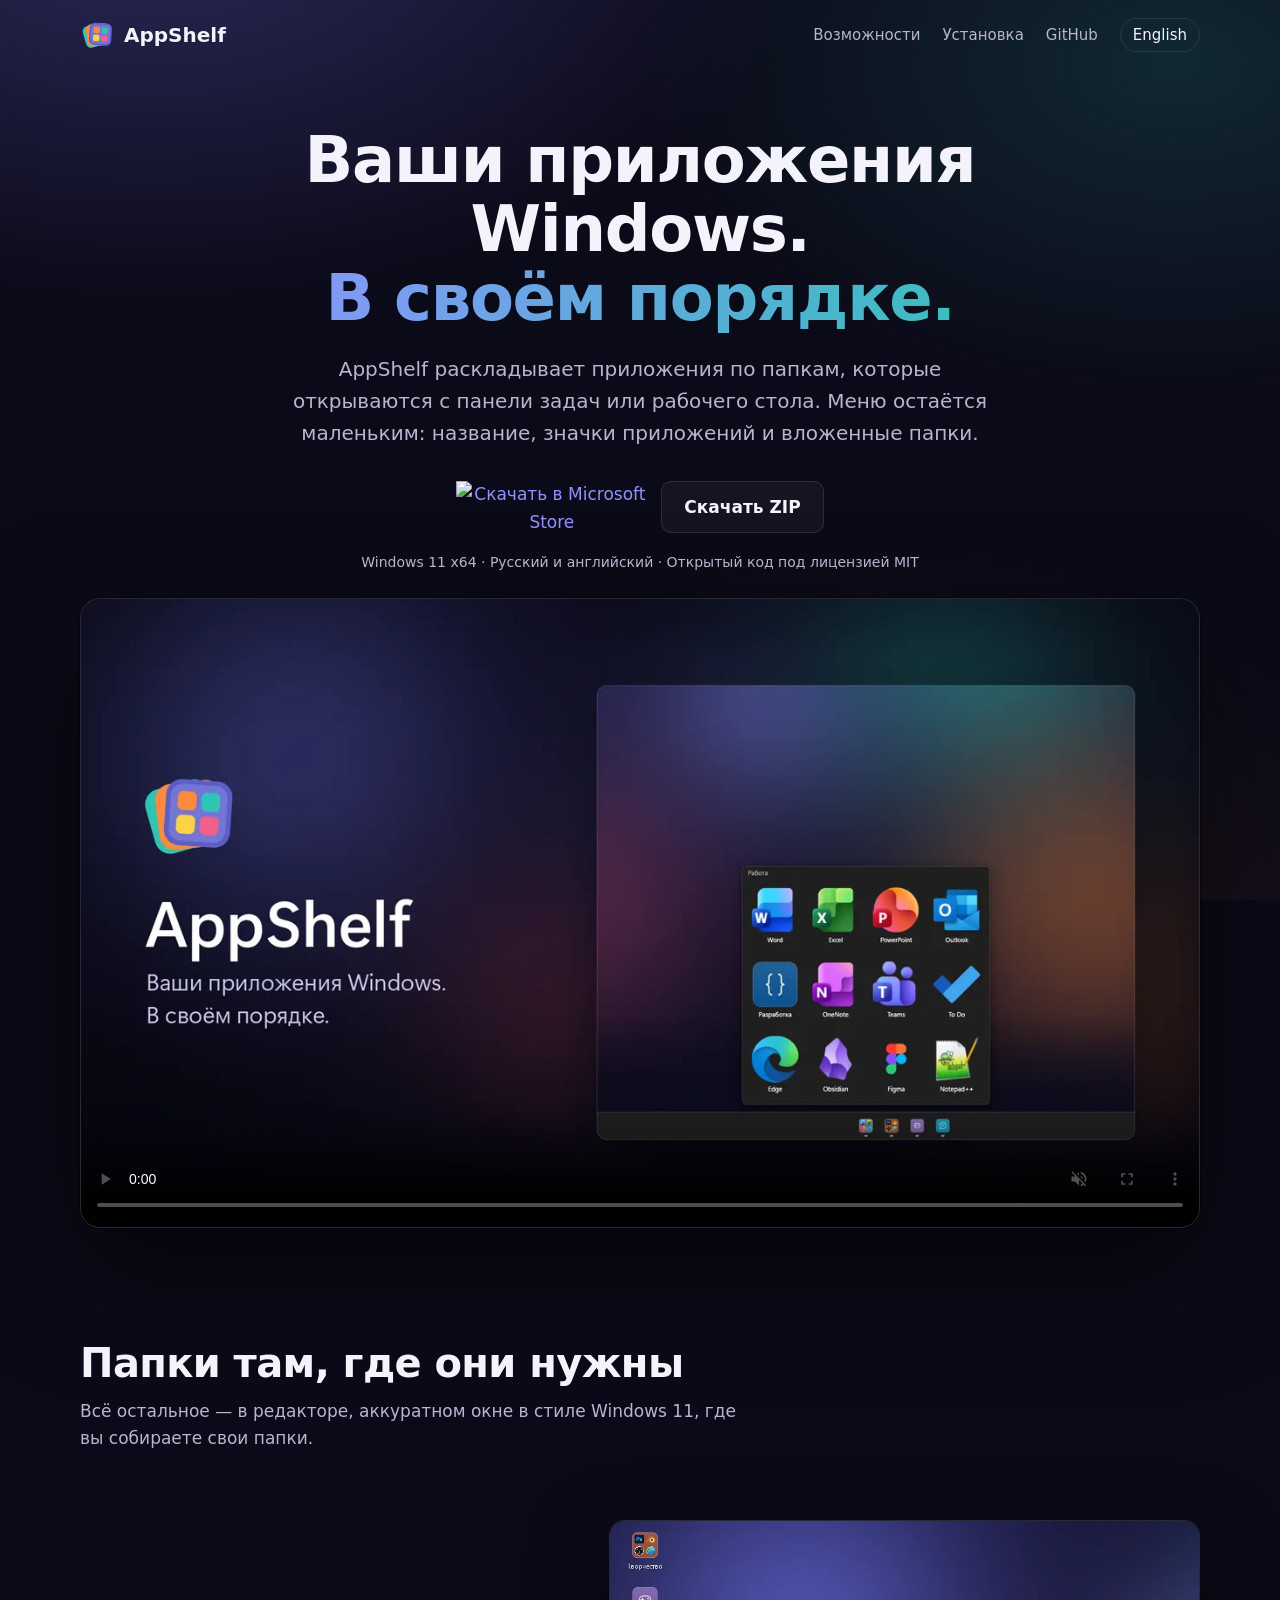
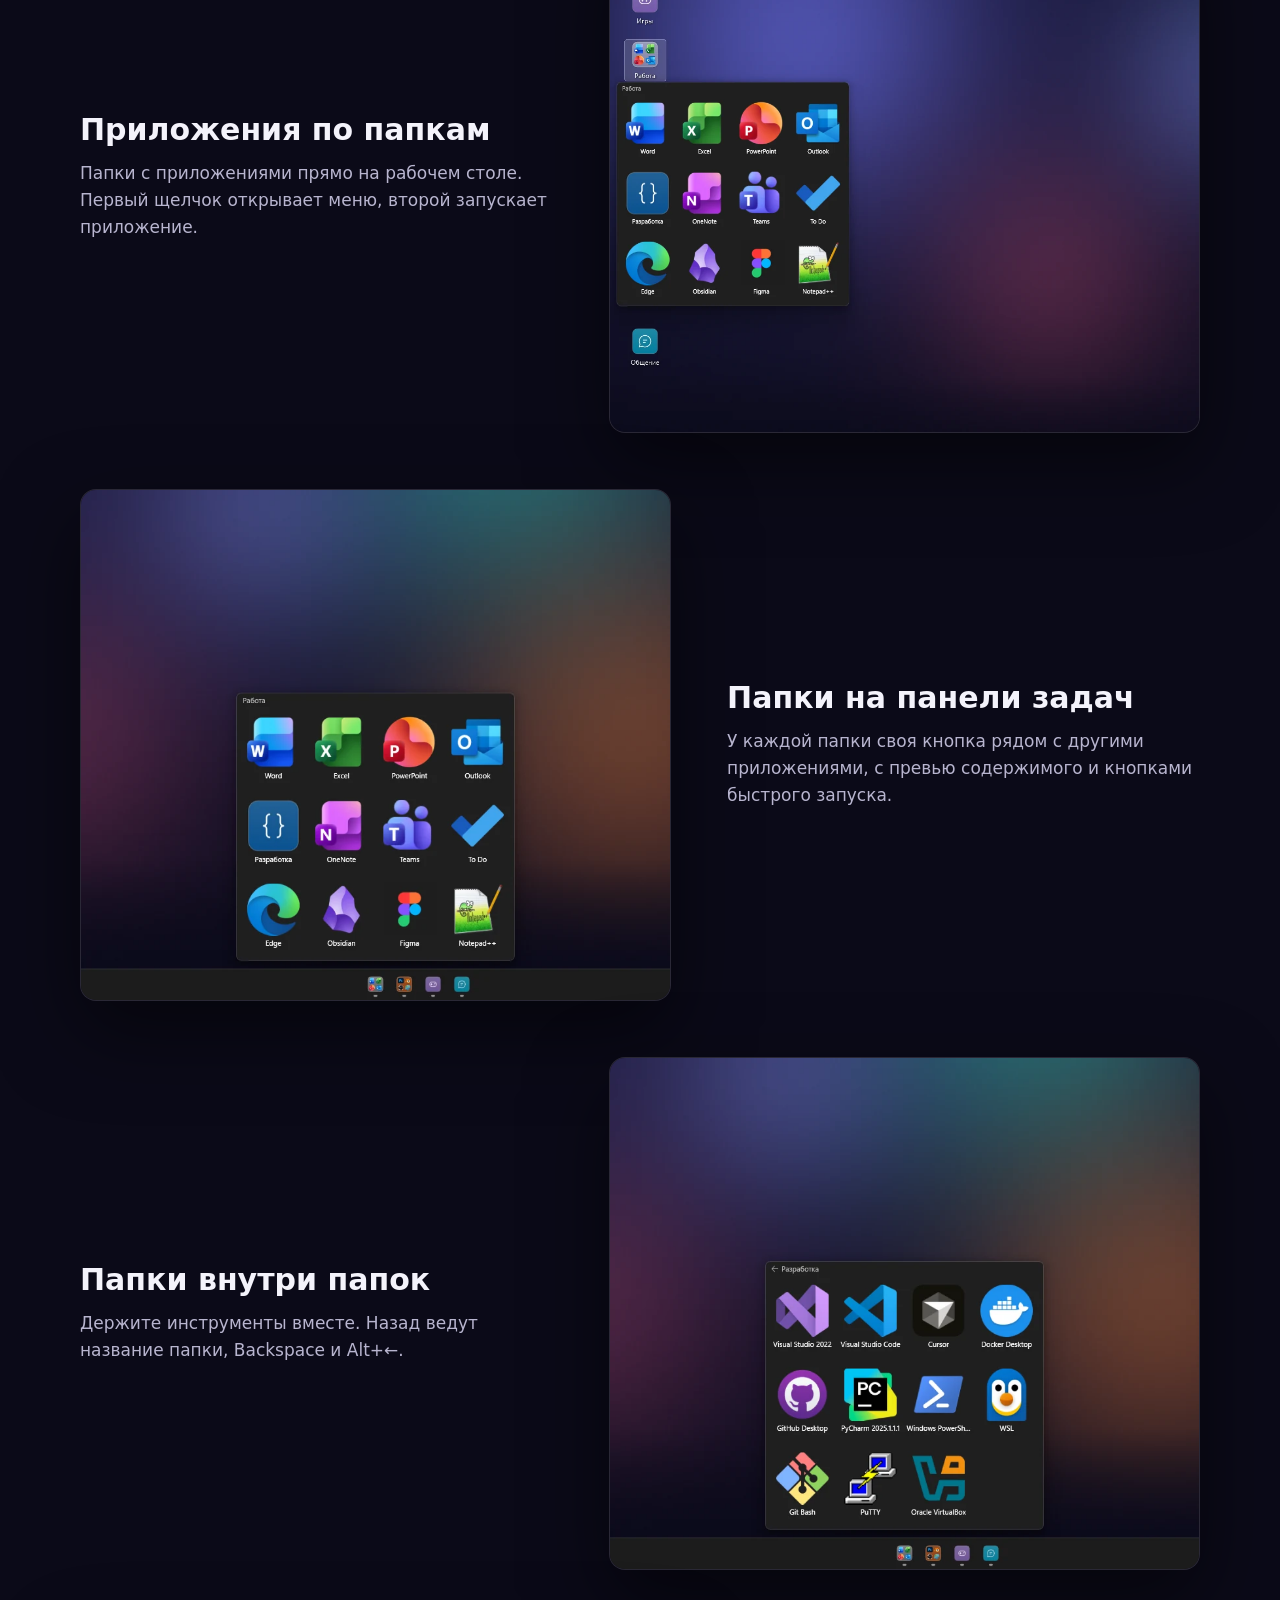
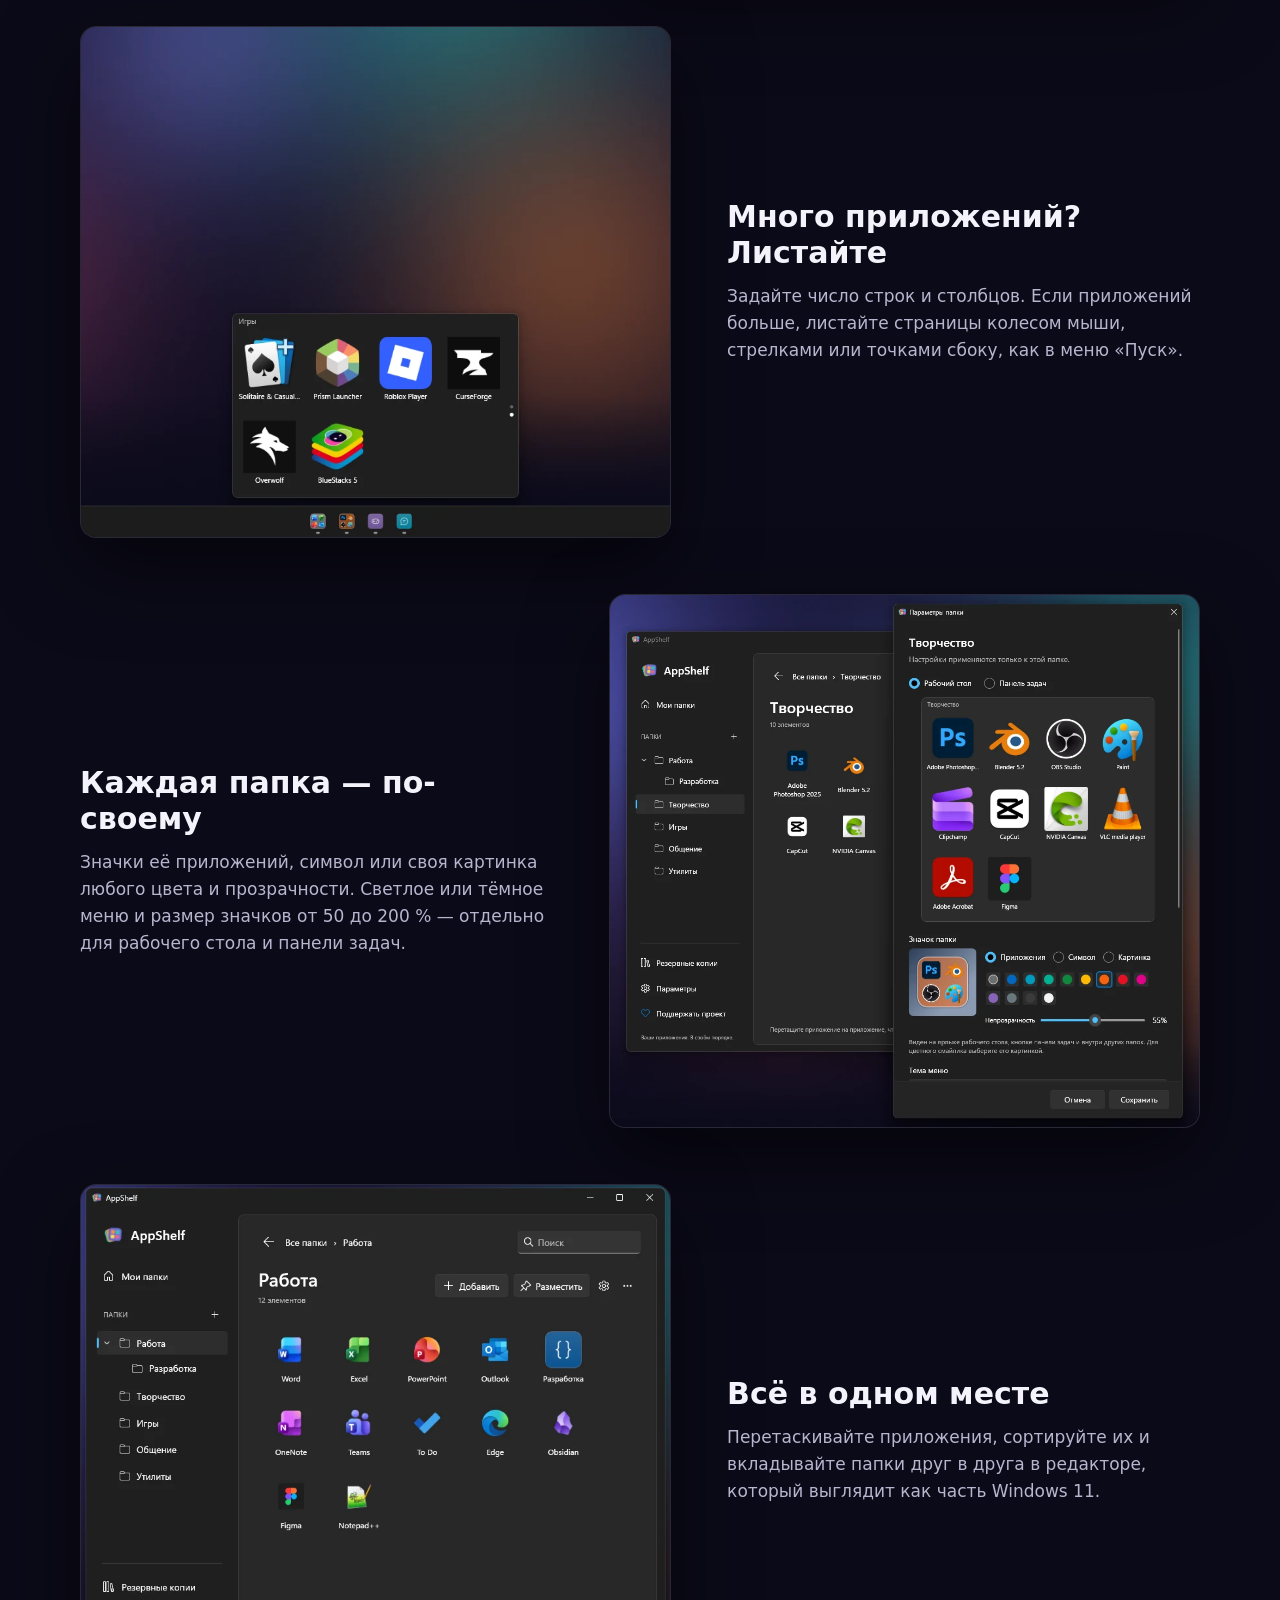
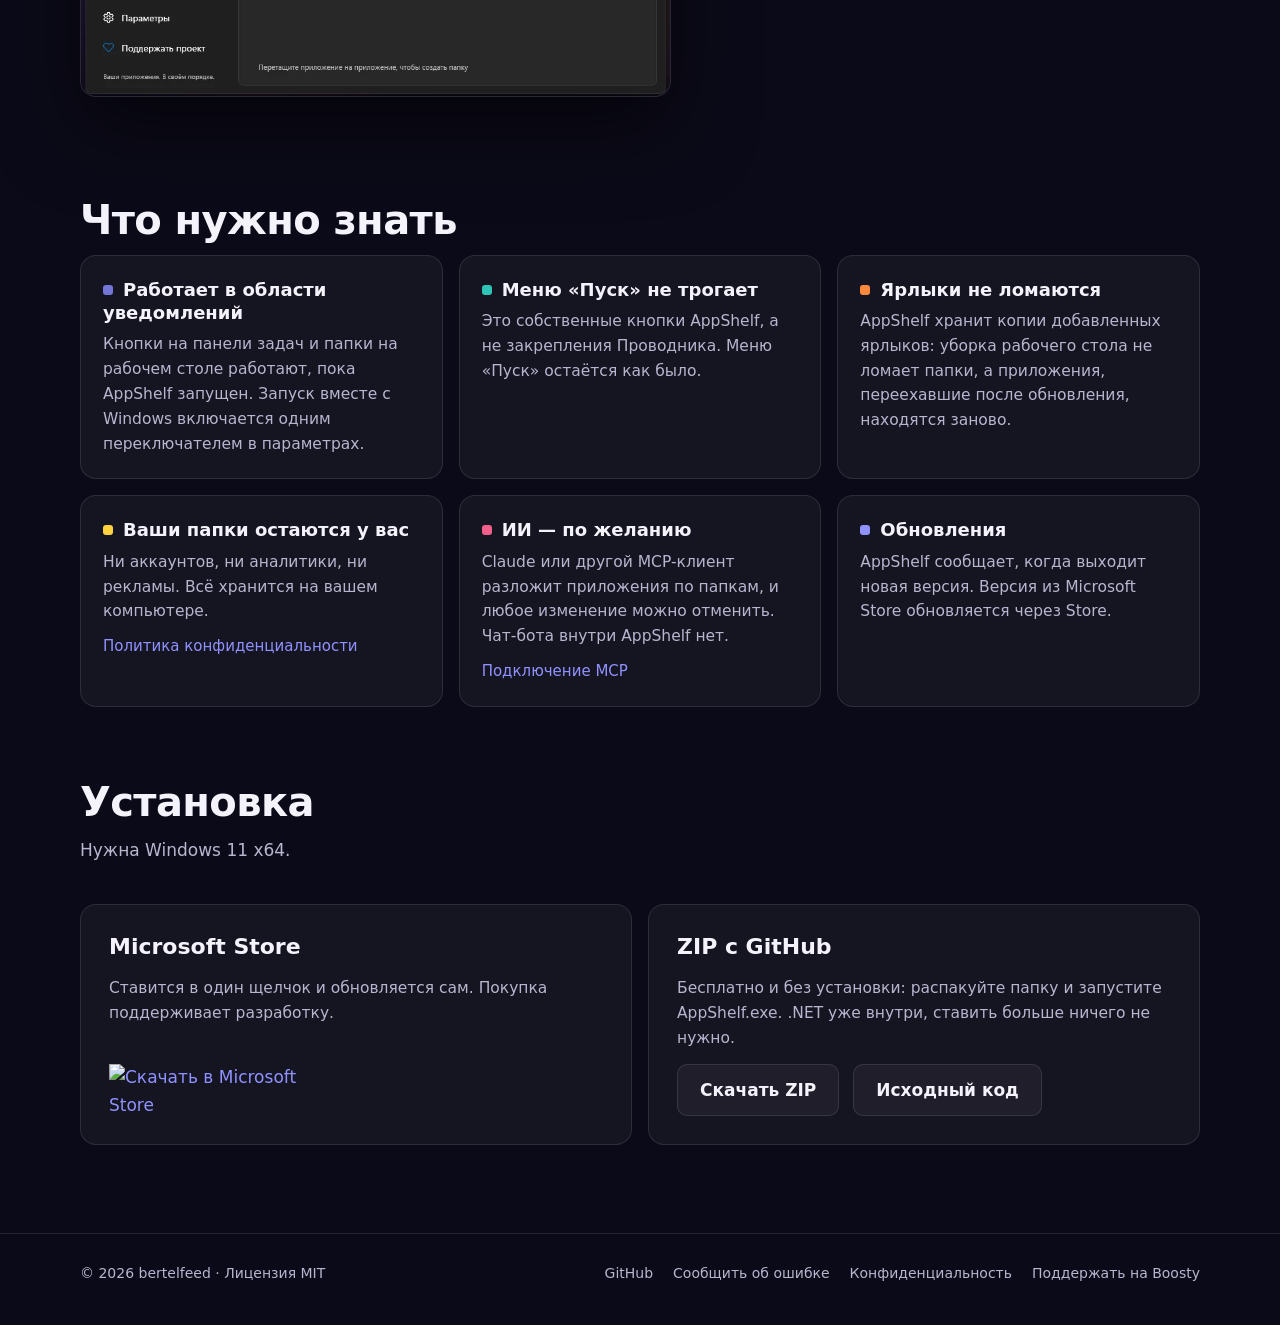
==== site/ru/index.html @ fcc93743 "feat: add the project website and release 0.6.1 - Website in English and Russian (site/), deployed t" ====
<!doctype html>
<html lang="ru">
<head>
  <meta charset="utf-8">
  <meta name="viewport" content="width=device-width, initial-scale=1">
  <title>AppShelf — папки приложений на панели задач и рабочем столе Windows 11</title>
  <meta name="description" content="Раскладывайте приложения Windows по папкам, которые открываются с панели задач или рабочего стола. Вложенные папки, страницы, свои значки и цвета.">
  <meta name="theme-color" content="#0b0a18">
  <link rel="icon" href="../assets/appshelf.svg" type="image/svg+xml">
  <link rel="alternate" hreflang="en" href="https://bertelfeed.github.io/AppShelf/">
  <link rel="alternate" hreflang="ru" href="https://bertelfeed.github.io/AppShelf/ru/">
  <meta property="og:title" content="AppShelf">
  <meta property="og:description" content="Ваши приложения Windows. В своём порядке.">
  <meta property="og:image" content="https://bertelfeed.github.io/AppShelf/assets/ru/promo.webp">
  <link rel="stylesheet" href="../assets/site.css">
</head>
<body>
  <header class="wrap top">
    <a class="brand" href="./"><img src="../assets/appshelf.svg" alt="">AppShelf</a>
    <nav>
      <a class="section" href="#features">Возможности</a>
      <a class="section" href="#get">Установка</a>
      <a class="section" href="https://github.com/bertelfeed/AppShelf">GitHub</a>
      <a class="lang" href="../" data-lang="en" hreflang="en" lang="en">English</a>
    </nav>
  </header>

  <main>
    <div class="wrap hero">
      <h1>Ваши приложения Windows. <span>В своём порядке.</span></h1>
      <p class="lead">AppShelf раскладывает приложения по папкам, которые открываются с панели задач или рабочего стола. Меню остаётся маленьким: название, значки приложений и вложенные папки.</p>
      <div class="actions">
        <a class="store-badge" href="https://apps.microsoft.com/detail/9PBGTGLG9RD8"><img src="https://get.microsoft.com/images/ru%20dark.svg" alt="Скачать в Microsoft Store" width="191" height="52"></a>
        <a class="button" href="https://github.com/bertelfeed/AppShelf/releases/latest">Скачать ZIP</a>
      </div>
      <p class="note">Windows 11 x64 · Русский и английский · Открытый код под лицензией MIT</p>
      <div class="video">
        <video src="../assets/ru/promo.mp4" poster="../assets/ru/promo.webp" autoplay muted loop playsinline controls preload="metadata" aria-label="Видео об AppShelf"></video>
      </div>
    </div>

    <section id="features" class="wrap">
      <h2>Папки там, где они нужны</h2>
      <p class="intro">Всё остальное — в редакторе, аккуратном окне в стиле Windows 11, где вы собираете свои папки.</p>
      <div class="features">
        <article class="feature">
          <div class="copy">
            <h3>Приложения по папкам</h3>
            <p>Папки с приложениями прямо на рабочем столе. Первый щелчок открывает меню, второй запускает приложение.</p>
          </div>
          <div class="shot"><img src="../assets/ru/desktop.webp" alt="Папка «Работа», открытая на рабочем столе Windows 11" width="1078" height="934" loading="lazy"></div>
        </article>
        <article class="feature">
          <div class="copy">
            <h3>Папки на панели задач</h3>
            <p>У каждой папки своя кнопка рядом с другими приложениями, с превью содержимого и кнопками быстрого запуска.</p>
          </div>
          <div class="shot"><img src="../assets/ru/taskbar.webp" alt="Меню папки над панелью задач Windows 11" width="900" height="780" loading="lazy"></div>
        </article>
        <article class="feature">
          <div class="copy">
            <h3>Папки внутри папок</h3>
            <p>Держите инструменты вместе. Назад ведут название папки, Backspace и Alt+←.</p>
          </div>
          <div class="shot"><img src="../assets/ru/nested.webp" alt="Папка «Разработка» внутри папки «Работа»" width="900" height="780" loading="lazy"></div>
        </article>
        <article class="feature">
          <div class="copy">
            <h3>Много приложений? Листайте</h3>
            <p>Задайте число строк и столбцов. Если приложений больше, листайте страницы колесом мыши, стрелками или точками сбоку, как в меню «Пуск».</p>
          </div>
          <div class="shot"><img src="../assets/ru/pages.webp" alt="Папка «Игры» с точками страниц" width="900" height="780" loading="lazy"></div>
        </article>
        <article class="feature">
          <div class="copy">
            <h3>Каждая папка — по-своему</h3>
            <p>Значки её приложений, символ или своя картинка любого цвета и прозрачности. Светлое или тёмное меню и размер значков от 50 до 200 % — отдельно для рабочего стола и панели задач.</p>
          </div>
          <div class="shot"><img src="../assets/ru/style.webp" alt="Параметры папки: раскладка, значок и цвет" width="1082" height="977" loading="lazy"></div>
        </article>
        <article class="feature">
          <div class="copy">
            <h3>Всё в одном месте</h3>
            <p>Перетаскивайте приложения, сортируйте их и вкладывайте папки друг в друга в редакторе, который выглядит как часть Windows 11.</p>
          </div>
          <div class="shot"><img src="../assets/ru/editor.webp" alt="Редактор AppShelf с папкой «Работа»" width="900" height="780" loading="lazy"></div>
        </article>
      </div>
    </section>

    <section class="wrap">
      <h2>Что нужно знать</h2>
      <div class="cards">
        <div class="card">
          <h3><span class="dot" style="background:var(--accent)"></span>Работает в области уведомлений</h3>
          <p>Кнопки на панели задач и папки на рабочем столе работают, пока AppShelf запущен. Запуск вместе с Windows включается одним переключателем в параметрах.</p>
        </div>
        <div class="card">
          <h3><span class="dot" style="background:var(--teal)"></span>Меню «Пуск» не трогает</h3>
          <p>Это собственные кнопки AppShelf, а не закрепления Проводника. Меню «Пуск» остаётся как было.</p>
        </div>
        <div class="card">
          <h3><span class="dot" style="background:var(--orange)"></span>Ярлыки не ломаются</h3>
          <p>AppShelf хранит копии добавленных ярлыков: уборка рабочего стола не ломает папки, а приложения, переехавшие после обновления, находятся заново.</p>
        </div>
        <div class="card">
          <h3><span class="dot" style="background:#ffd23f"></span>Ваши папки остаются у вас</h3>
          <p>Ни аккаунтов, ни аналитики, ни рекламы. Всё хранится на вашем компьютере.</p>
          <a class="more" href="https://github.com/bertelfeed/AppShelf/blob/main/PRIVACY.md#политика-конфиденциальности-appshelf">Политика конфиденциальности</a>
        </div>
        <div class="card">
          <h3><span class="dot" style="background:#f25f8a"></span>ИИ — по желанию</h3>
          <p>Claude или другой MCP-клиент разложит приложения по папкам, и любое изменение можно отменить. Чат-бота внутри AppShelf нет.</p>
          <a class="more" href="https://github.com/bertelfeed/AppShelf/blob/main/MCP.md">Подключение MCP</a>
        </div>
        <div class="card">
          <h3><span class="dot" style="background:var(--accent-strong)"></span>Обновления</h3>
          <p>AppShelf сообщает, когда выходит новая версия. Версия из Microsoft Store обновляется через Store.</p>
        </div>
      </div>
    </section>

    <section id="get" class="wrap">
      <h2>Установка</h2>
      <p class="intro">Нужна Windows 11 x64.</p>
      <div class="get">
        <div class="card">
          <h3>Microsoft Store</h3>
          <p>Ставится в один щелчок и обновляется сам. Покупка поддерживает разработку.</p>
          <div class="actions">
            <a class="store-badge" href="https://apps.microsoft.com/detail/9PBGTGLG9RD8"><img src="https://get.microsoft.com/images/ru%20dark.svg" alt="Скачать в Microsoft Store" width="191" height="52" loading="lazy"></a>
          </div>
        </div>
        <div class="card">
          <h3>ZIP с GitHub</h3>
          <p>Бесплатно и без установки: распакуйте папку и запустите AppShelf.exe. .NET уже внутри, ставить больше ничего не нужно.</p>
          <div class="actions">
            <a class="button" href="https://github.com/bertelfeed/AppShelf/releases/latest">Скачать ZIP</a>
            <a class="button" href="https://github.com/bertelfeed/AppShelf">Исходный код</a>
          </div>
        </div>
      </div>
    </section>
  </main>

  <footer>
    <div class="wrap">
      <span>© 2026 bertelfeed · Лицензия MIT</span>
      <nav>
        <a href="https://github.com/bertelfeed/AppShelf">GitHub</a>
        <a href="https://github.com/bertelfeed/AppShelf/issues/new/choose">Сообщить об ошибке</a>
        <a href="https://github.com/bertelfeed/AppShelf/blob/main/PRIVACY.md#политика-конфиденциальности-appshelf">Конфиденциальность</a>
        <a href="https://boosty.to/bertelfeed/donate">Поддержать на Boosty</a>
      </nav>
    </div>
  </footer>
  <script src="../assets/site.js"></script>
</body>
</html>
---- site/assets/site.css ----
/* AppShelf website: one dark theme, the colors of the Store media and the app icon. */
:root {
  color-scheme: dark;
  --bg: #0b0a18;
  --surface: rgba(255, 255, 255, 0.045);
  --surface-hover: rgba(255, 255, 255, 0.075);
  --line: rgba(255, 255, 255, 0.1);
  --text: #f4f3fb;
  --muted: #b8b5cf;
  --accent: #7376d6;
  --accent-strong: #8f92ff;
  --teal: #2ec4b6;
  --orange: #ff8a3d;
  --radius: 16px;
  --font: "Segoe UI Variable Text", "Segoe UI", system-ui, -apple-system, sans-serif;
  --display: "Segoe UI Variable Display", "Segoe UI", system-ui, -apple-system, sans-serif;
}

* { box-sizing: border-box; }
html { scroll-behavior: smooth; }
@media (prefers-reduced-motion: reduce) { html { scroll-behavior: auto; } }

body {
  margin: 0;
  background:
    radial-gradient(60rem 36rem at 12% -6rem, rgba(91, 95, 199, 0.38), transparent 70%),
    radial-gradient(48rem 30rem at 92% 4rem, rgba(46, 196, 182, 0.16), transparent 70%),
    radial-gradient(50rem 40rem at 70% 110%, rgba(255, 138, 61, 0.12), transparent 70%),
    var(--bg);
  background-attachment: fixed;
  color: var(--text);
  font: 17px/1.6 var(--font);
  -webkit-font-smoothing: antialiased;
}

a { color: var(--accent-strong); text-decoration: none; }
a:hover { text-decoration: underline; }
img, video { display: block; max-width: 100%; }
:focus-visible { outline: 2px solid var(--accent-strong); outline-offset: 3px; border-radius: 6px; }

.wrap { width: min(1120px, 100% - 32px); margin-inline: auto; }

/* Header */
.top { display: flex; align-items: center; justify-content: space-between; gap: 16px; padding: 18px 0; }
.brand { display: flex; align-items: center; gap: 10px; color: var(--text); font: 600 20px var(--display); }
.brand:hover { text-decoration: none; }
.brand img { width: 34px; height: 34px; }
.top nav { display: flex; align-items: center; gap: 22px; font-size: 15px; }
.top nav a { color: var(--muted); }
.top nav a:hover { color: var(--text); text-decoration: none; }
.top nav .lang { color: var(--text); border: 1px solid var(--line); border-radius: 999px; padding: 4px 12px; }
@media (max-width: 640px) { .top nav .section { display: none; } }

/* Hero */
.hero { text-align: center; padding: 56px 0 40px; }
.hero h1 { font: 650 clamp(36px, 6vw, 64px)/1.08 var(--display); letter-spacing: -0.02em; margin: 0 auto 20px; max-width: 14em; }
.hero h1 span { display: block; background: linear-gradient(90deg, var(--accent-strong), var(--teal)); -webkit-background-clip: text; background-clip: text; color: transparent; }
.hero .lead { color: var(--muted); font-size: clamp(17px, 2.2vw, 20px); max-width: 36em; margin: 0 auto 32px; }
.actions { display: flex; flex-wrap: wrap; align-items: center; justify-content: center; gap: 14px; }
.store-badge img { height: 52px; width: auto; }
.button { display: inline-flex; align-items: center; gap: 8px; height: 52px; padding: 0 22px; border-radius: 10px;
  background: var(--surface); border: 1px solid var(--line); color: var(--text); font-weight: 600; }
.button:hover { background: var(--surface-hover); text-decoration: none; }
.note { color: var(--muted); font-size: 14px; margin-top: 18px; }

.video { margin: 24px auto 0; border-radius: 20px; overflow: hidden; border: 1px solid var(--line);
  box-shadow: 0 40px 120px rgba(0, 0, 0, 0.55), 0 0 0 1px rgba(0, 0, 0, 0.4); aspect-ratio: 16 / 9; background: #12101f; }
.video video { width: 100%; height: 100%; object-fit: cover; }

/* Sections */
section { padding: 72px 0 0; }
h2 { font: 650 clamp(28px, 4vw, 40px)/1.15 var(--display); letter-spacing: -0.015em; margin: 0 0 12px; }
.intro { color: var(--muted); max-width: 40em; margin: 0 0 40px; }

.feature { display: grid; grid-template-columns: 1fr 1.25fr; align-items: center; gap: 56px; padding: 28px 0; }
.feature:nth-child(even) { grid-template-columns: 1.25fr 1fr; }
.feature:nth-child(even) .copy { order: 2; }
.feature h3 { font: 650 clamp(22px, 2.8vw, 30px)/1.2 var(--display); margin: 0 0 12px; }
.feature p { color: var(--muted); margin: 0; }
.shot { border-radius: var(--radius); overflow: hidden; border: 1px solid var(--line);
  box-shadow: 0 30px 80px rgba(0, 0, 0, 0.5); background: #12101f; }
.shot img { width: 100%; height: auto; }
@media (max-width: 820px) {
  .feature, .feature:nth-child(even) { grid-template-columns: 1fr; gap: 20px; padding: 20px 0; }
  .feature:nth-child(even) .copy { order: 0; }
}

.cards { display: grid; grid-template-columns: repeat(3, 1fr); gap: 16px; }
@media (max-width: 900px) { .cards { grid-template-columns: repeat(2, 1fr); } }
@media (max-width: 600px) { .cards { grid-template-columns: 1fr; } }
.card { background: var(--surface); border: 1px solid var(--line); border-radius: var(--radius); padding: 22px; }
.card h3 { font: 600 18px/1.3 var(--display); margin: 0 0 8px; }
.card p { color: var(--muted); font-size: 15.5px; margin: 0; }
.card .more { display: inline-block; margin-top: 10px; font-size: 15px; }
.dot { width: 10px; height: 10px; border-radius: 3px; display: inline-block; margin-right: 10px; vertical-align: 1px; }

.get { display: grid; grid-template-columns: repeat(2, 1fr); gap: 16px; }
@media (max-width: 760px) { .get { grid-template-columns: 1fr; } }
.get .card { padding: 28px; display: flex; flex-direction: column; gap: 14px; }
.get .card h3 { font-size: 22px; margin: 0; }
.get .card .actions { justify-content: flex-start; margin-top: auto; }

footer { margin-top: 88px; padding: 28px 0 40px; border-top: 1px solid var(--line); color: var(--muted); font-size: 14px; }
footer .wrap { display: flex; flex-wrap: wrap; justify-content: space-between; gap: 12px 24px; }
footer nav { display: flex; flex-wrap: wrap; gap: 8px 20px; }
footer a { color: var(--muted); }
footer a:hover { color: var(--text); }
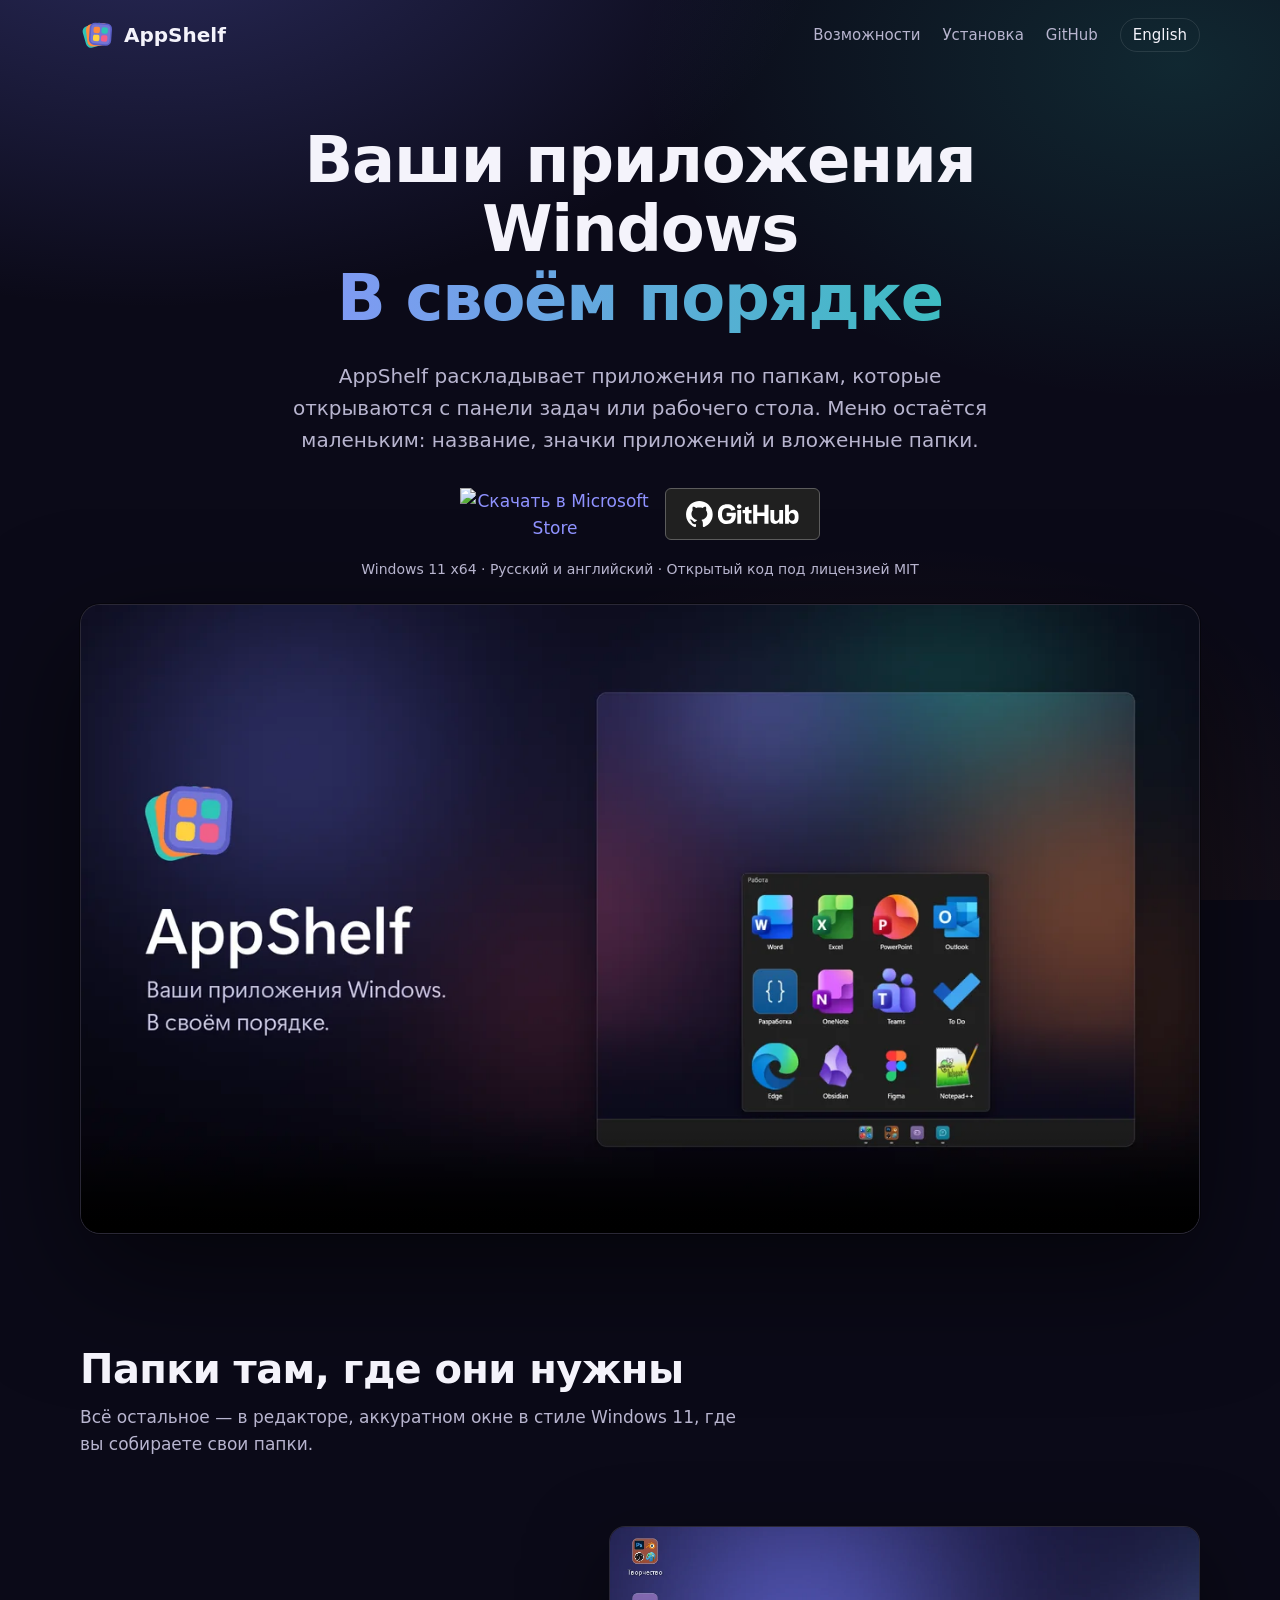
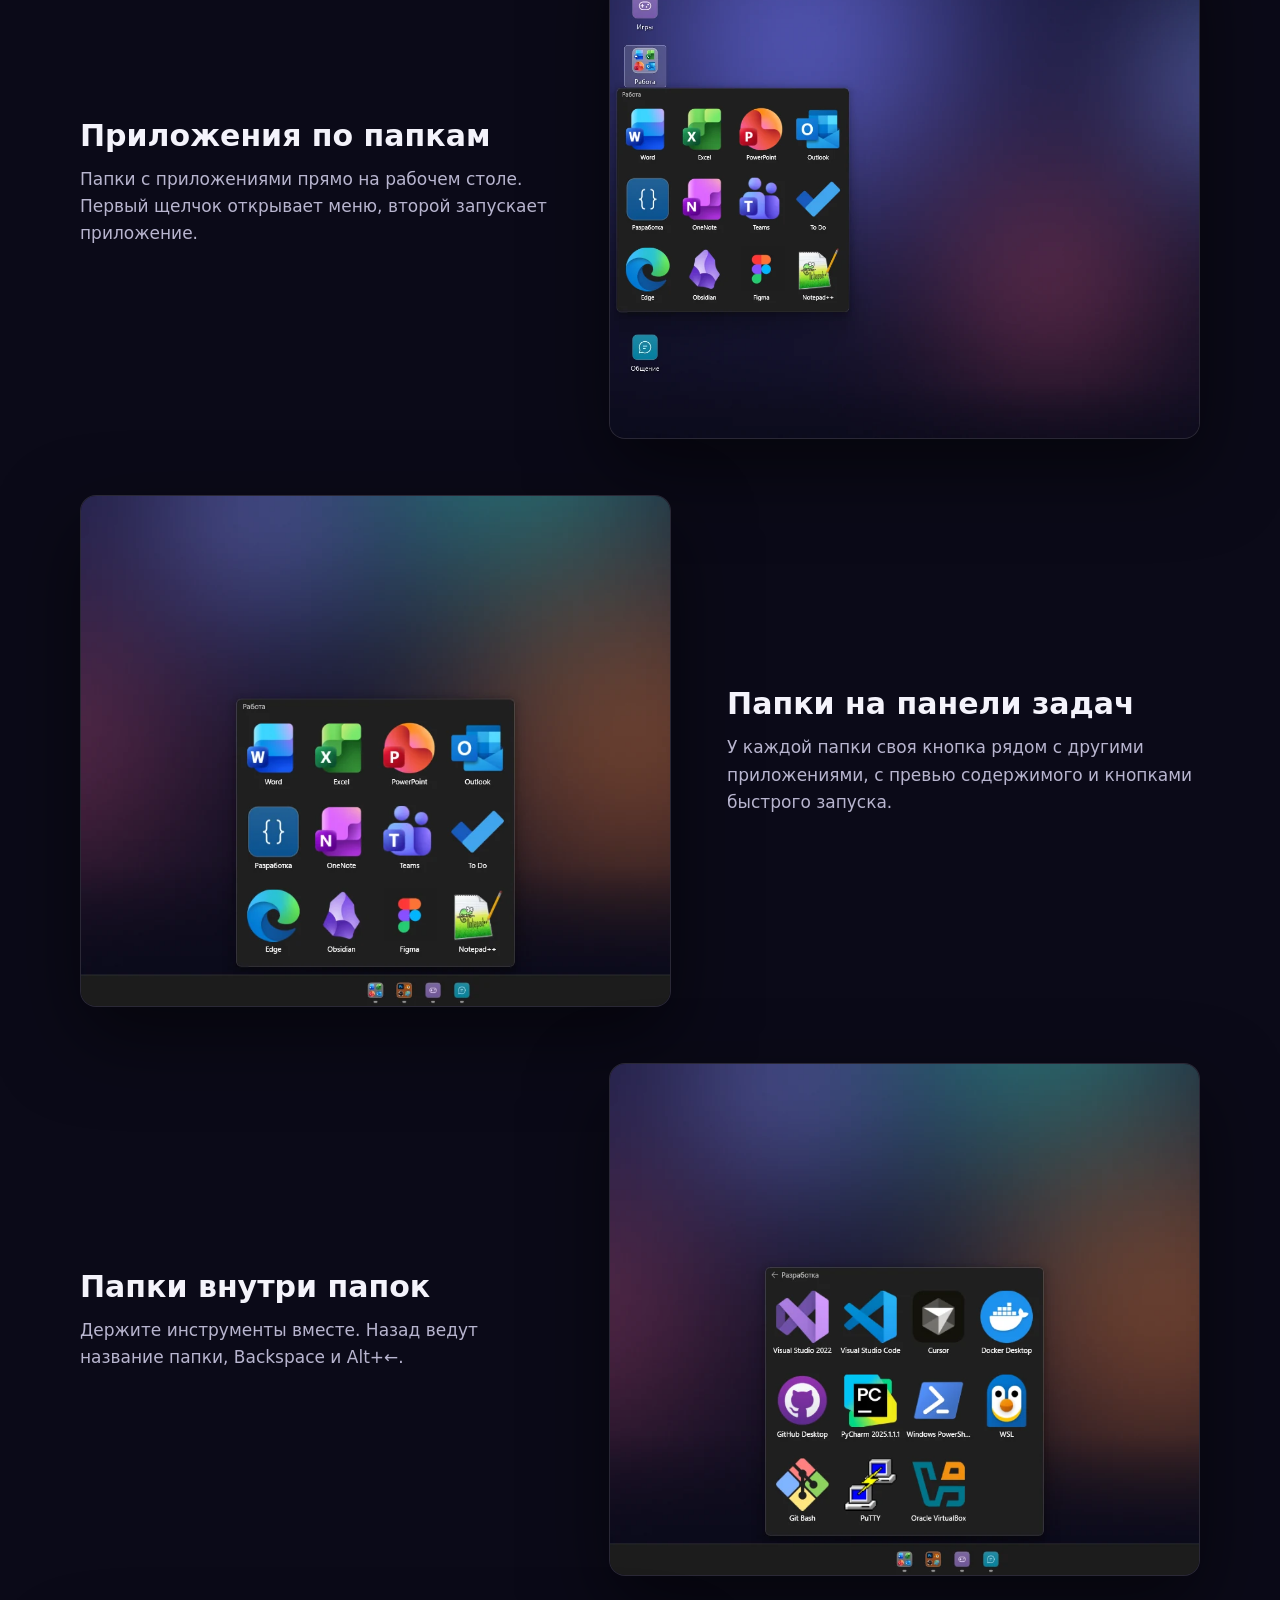
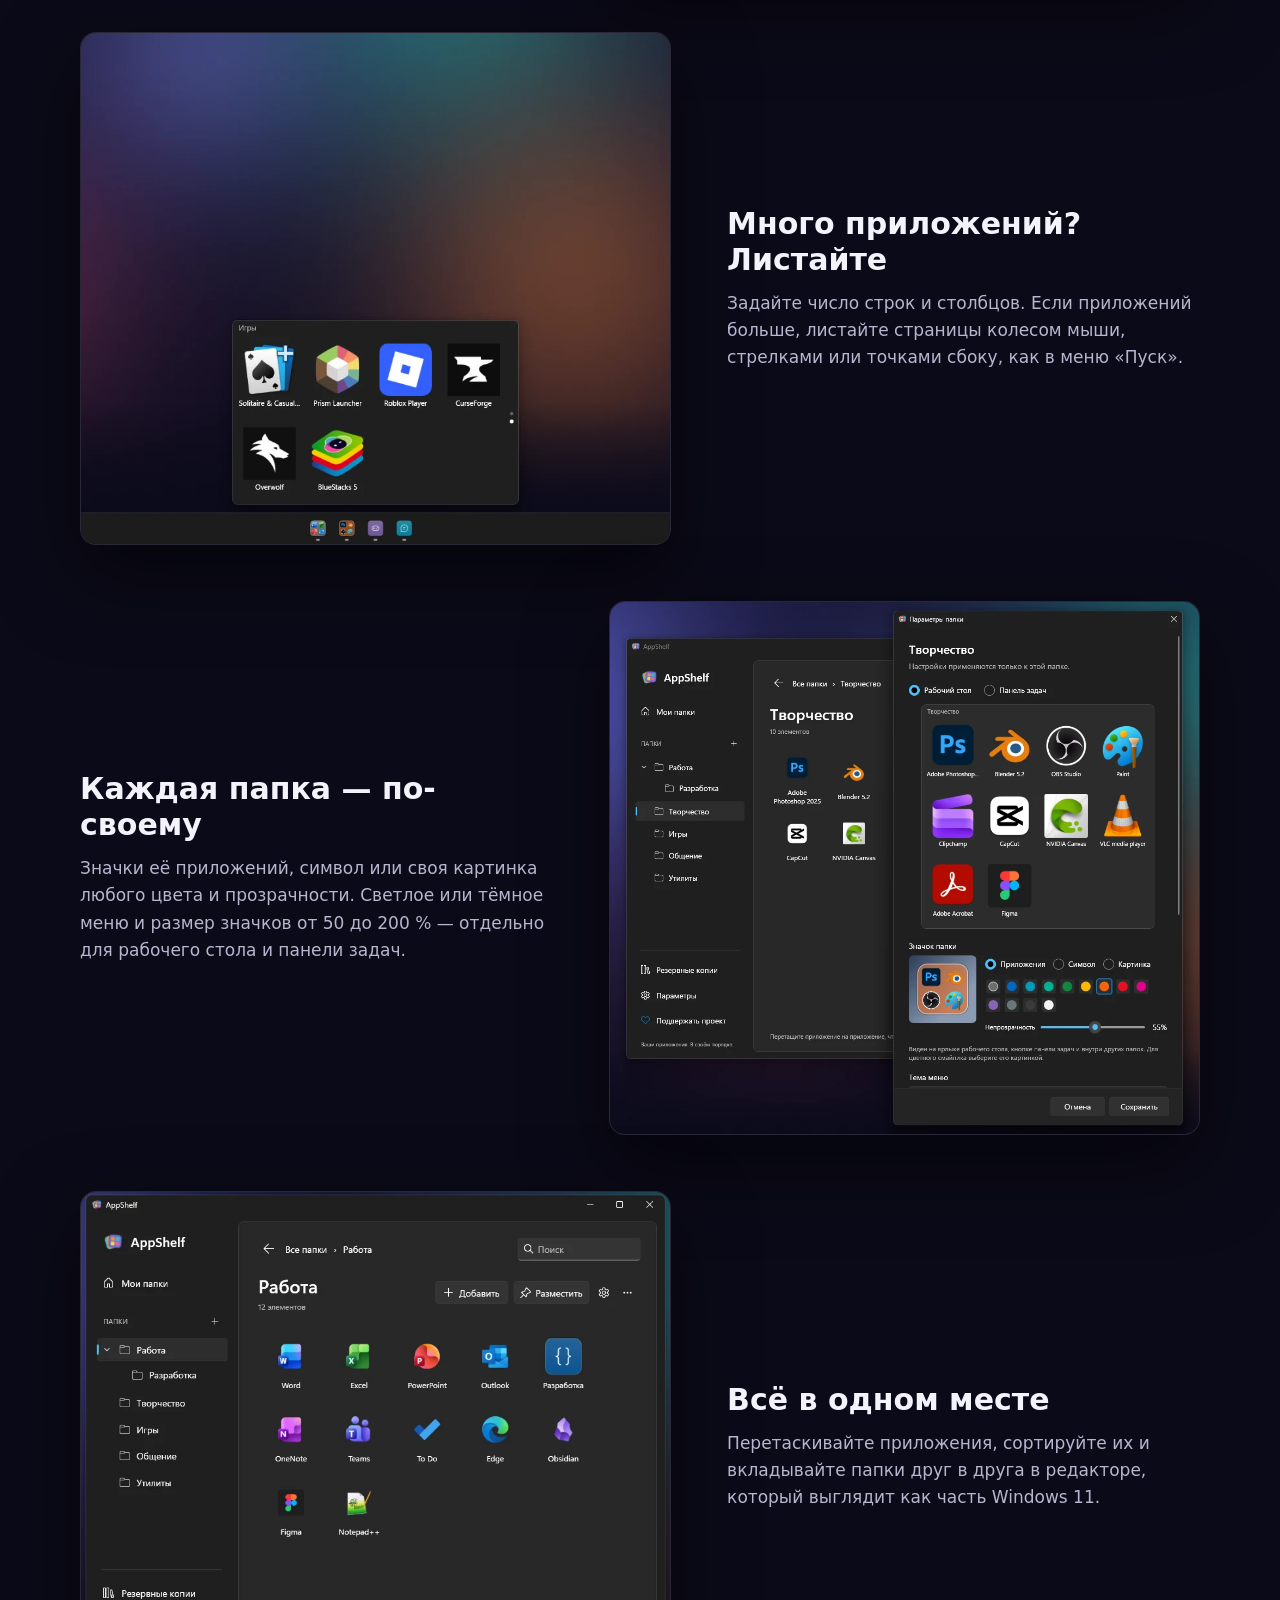
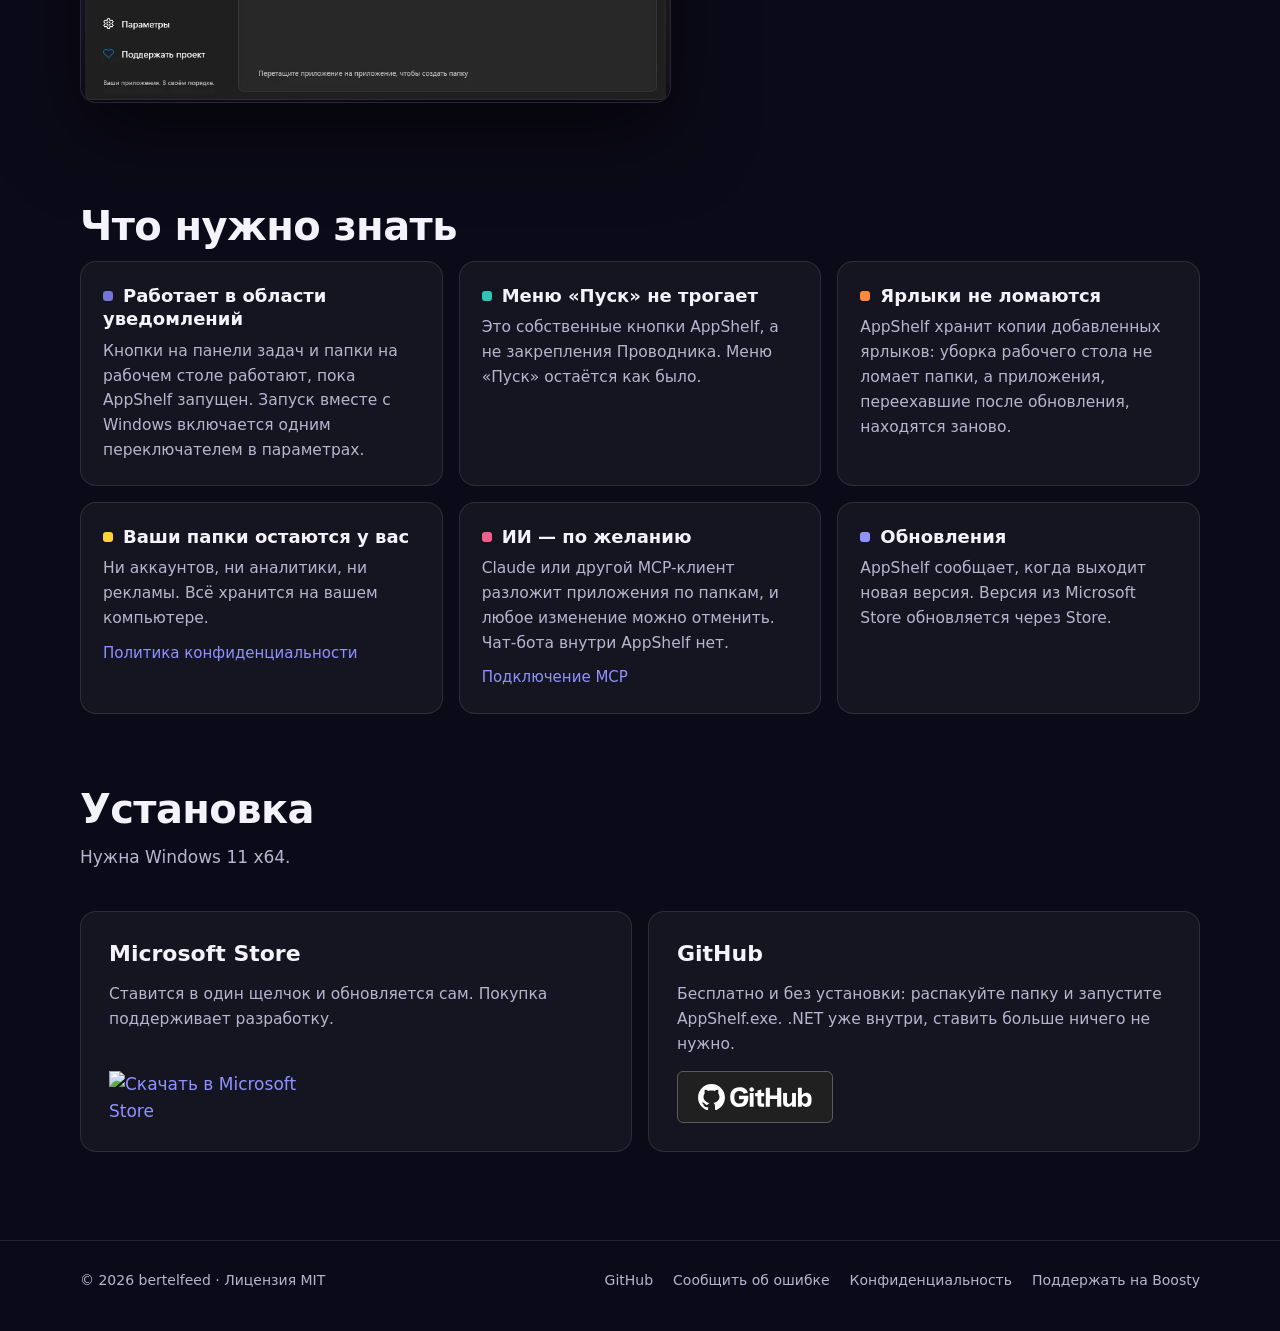
==== commit eacaf45b: "fix(site): GitHub badge instead of the ZIP button, no periods in the title The download buttons use " ====
--- a/site/ru/index.html
+++ b/site/ru/index.html
@@ -27,11 +27,11 @@
 
   <main>
     <div class="wrap hero">
-      <h1>Ваши приложения Windows. <span>В своём порядке.</span></h1>
+      <h1>Ваши приложения Windows <span>В своём порядке</span></h1>
       <p class="lead">AppShelf раскладывает приложения по папкам, которые открываются с панели задач или рабочего стола. Меню остаётся маленьким: название, значки приложений и вложенные папки.</p>
       <div class="actions">
         <a class="store-badge" href="https://apps.microsoft.com/detail/9PBGTGLG9RD8"><img src="https://get.microsoft.com/images/ru%20dark.svg" alt="Скачать в Microsoft Store" width="191" height="52"></a>
-        <a class="button" href="https://github.com/bertelfeed/AppShelf/releases/latest">Скачать ZIP</a>
+        <a class="github-badge" href="https://github.com/bertelfeed/AppShelf/releases/latest"><img src="../assets/github.svg" alt="Скачать с GitHub" width="114" height="26"></a>
       </div>
       <p class="note">Windows 11 x64 · Русский и английский · Открытый код под лицензией MIT</p>
       <div class="video">
@@ -132,11 +132,10 @@
           </div>
         </div>
         <div class="card">
-          <h3>ZIP с GitHub</h3>
+          <h3>GitHub</h3>
           <p>Бесплатно и без установки: распакуйте папку и запустите AppShelf.exe. .NET уже внутри, ставить больше ничего не нужно.</p>
           <div class="actions">
-            <a class="button" href="https://github.com/bertelfeed/AppShelf/releases/latest">Скачать ZIP</a>
-            <a class="button" href="https://github.com/bertelfeed/AppShelf">Исходный код</a>
+            <a class="github-badge" href="https://github.com/bertelfeed/AppShelf/releases/latest"><img src="../assets/github.svg" alt="Скачать с GitHub" width="114" height="26"></a>
           </div>
         </div>
       </div>
--- a/site/assets/site.css
+++ b/site/assets/site.css
@@ -54,10 +54,13 @@
 /* Hero */
 .hero { text-align: center; padding: 56px 0 40px; }
 .hero h1 { font: 650 clamp(36px, 6vw, 64px)/1.08 var(--display); letter-spacing: -0.02em; margin: 0 auto 20px; max-width: 14em; }
-.hero h1 span { display: block; background: linear-gradient(90deg, var(--accent-strong), var(--teal)); -webkit-background-clip: text; background-clip: text; color: transparent; }
+.hero h1 span { display: block; padding-bottom: 0.1em; background: linear-gradient(90deg, var(--accent-strong), var(--teal)); -webkit-background-clip: text; background-clip: text; color: transparent; }
 .hero .lead { color: var(--muted); font-size: clamp(17px, 2.2vw, 20px); max-width: 36em; margin: 0 auto 32px; }
 .actions { display: flex; flex-wrap: wrap; align-items: center; justify-content: center; gap: 14px; }
 .store-badge img { height: 52px; width: auto; }
+.github-badge { display: inline-flex; align-items: center; height: 52px; padding: 0 20px; border-radius: 6px;
+  background: #202020; border: 1px solid #5c5c5c; }
+.github-badge img { height: 26px; width: auto; }
 .button { display: inline-flex; align-items: center; gap: 8px; height: 52px; padding: 0 22px; border-radius: 10px;
   background: var(--surface); border: 1px solid var(--line); color: var(--text); font-weight: 600; }
 .button:hover { background: var(--surface-hover); text-decoration: none; }
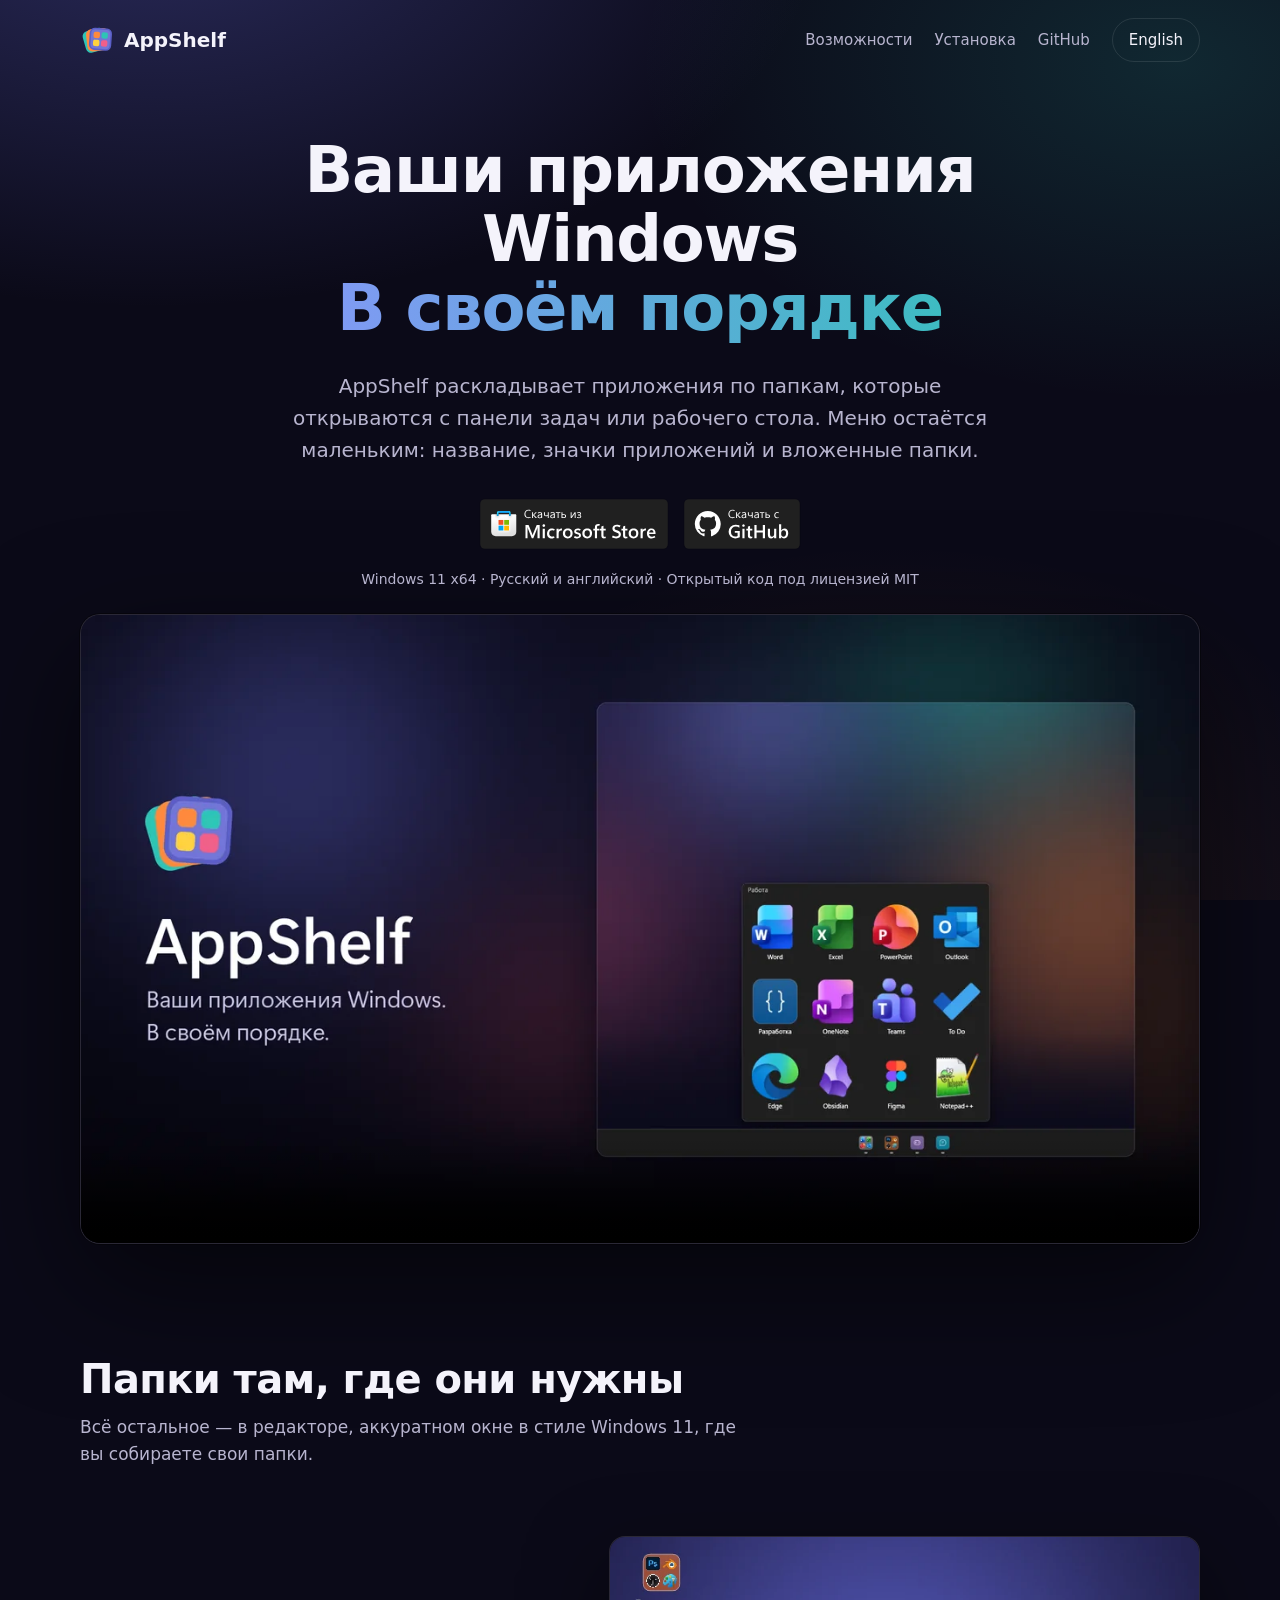
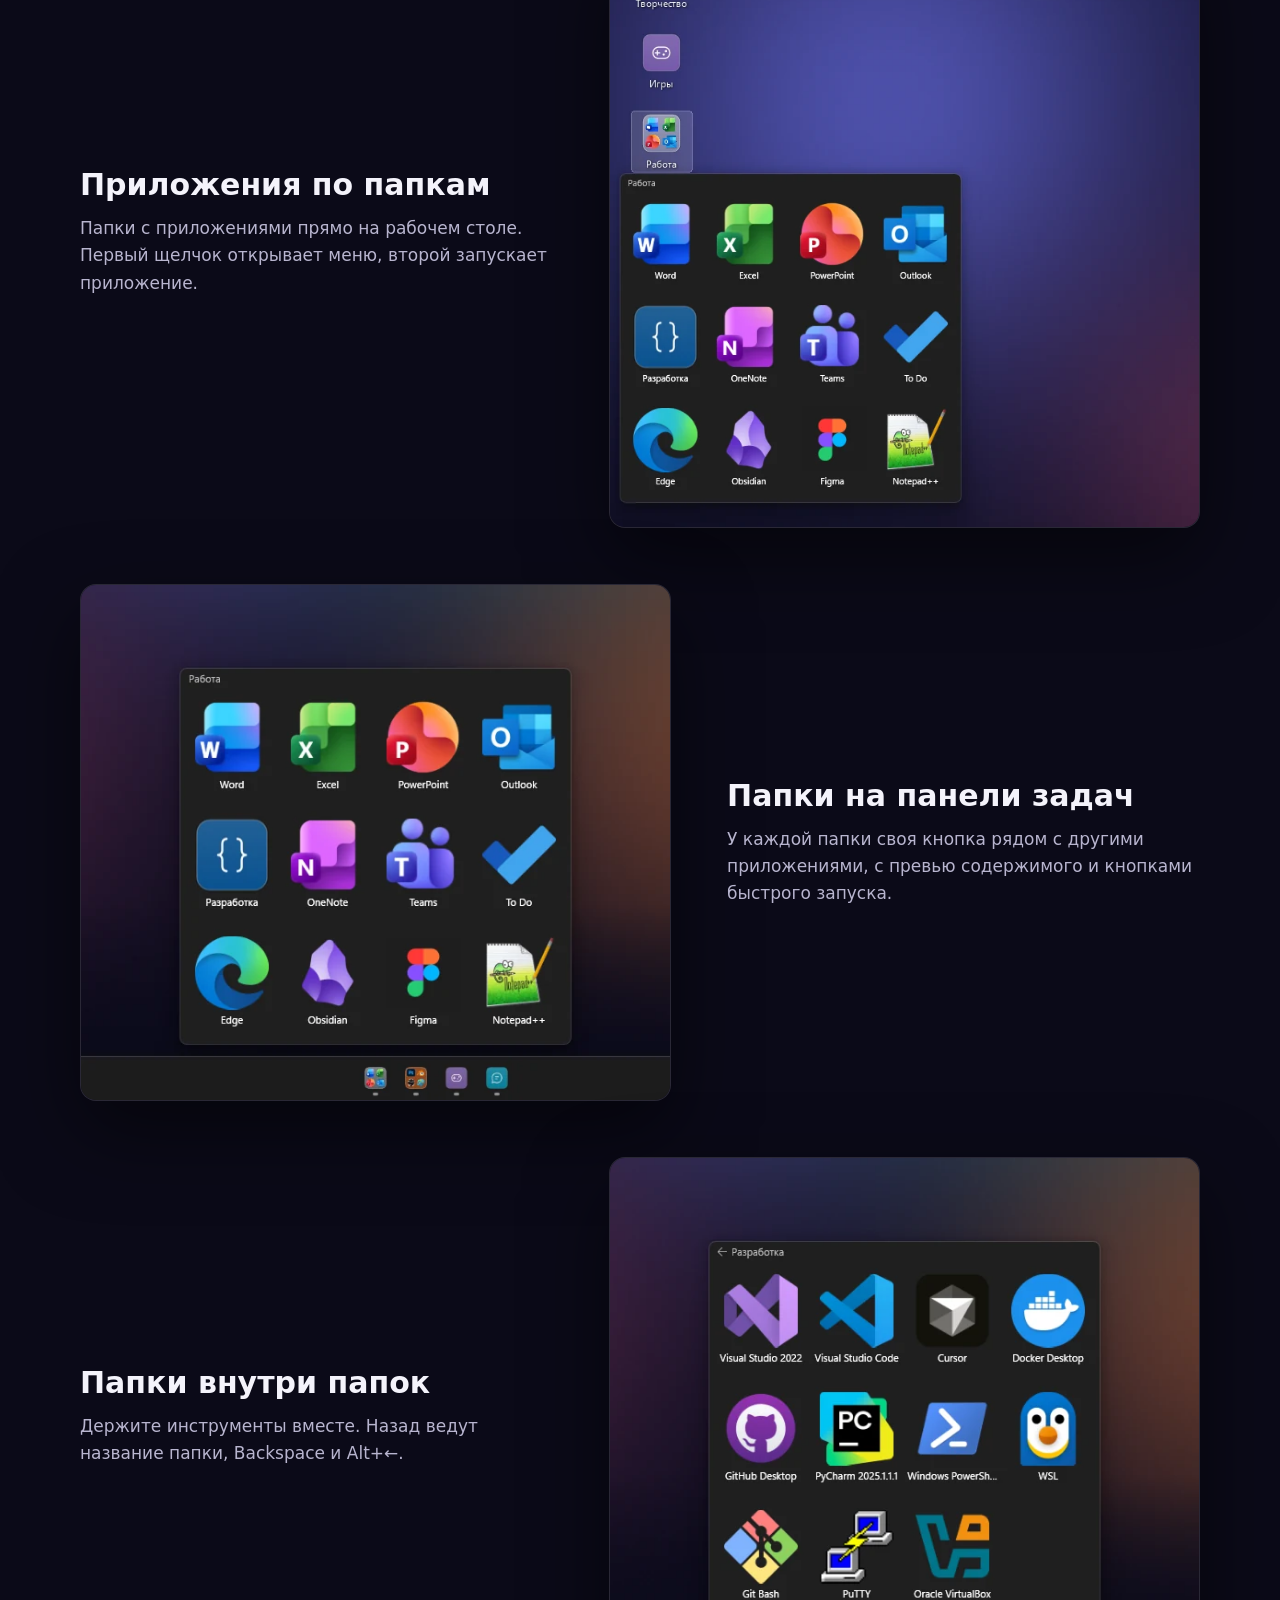
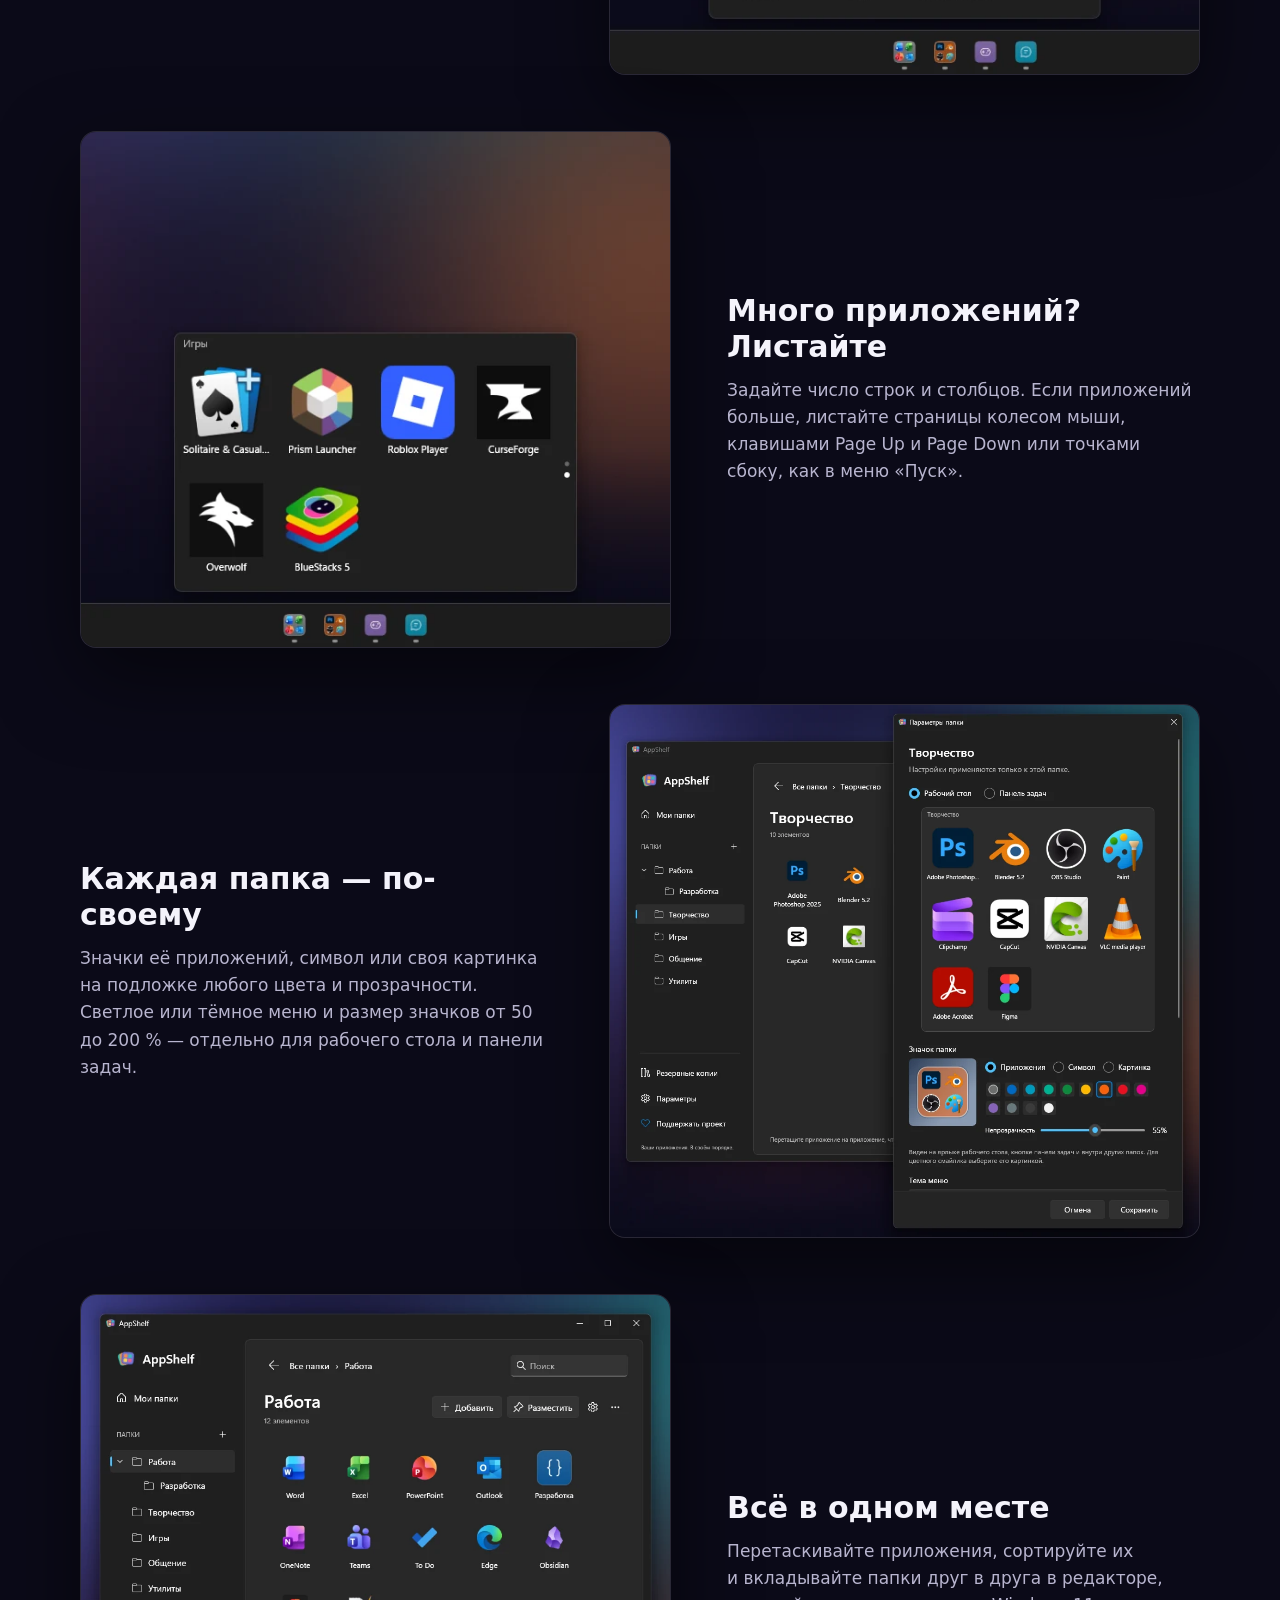
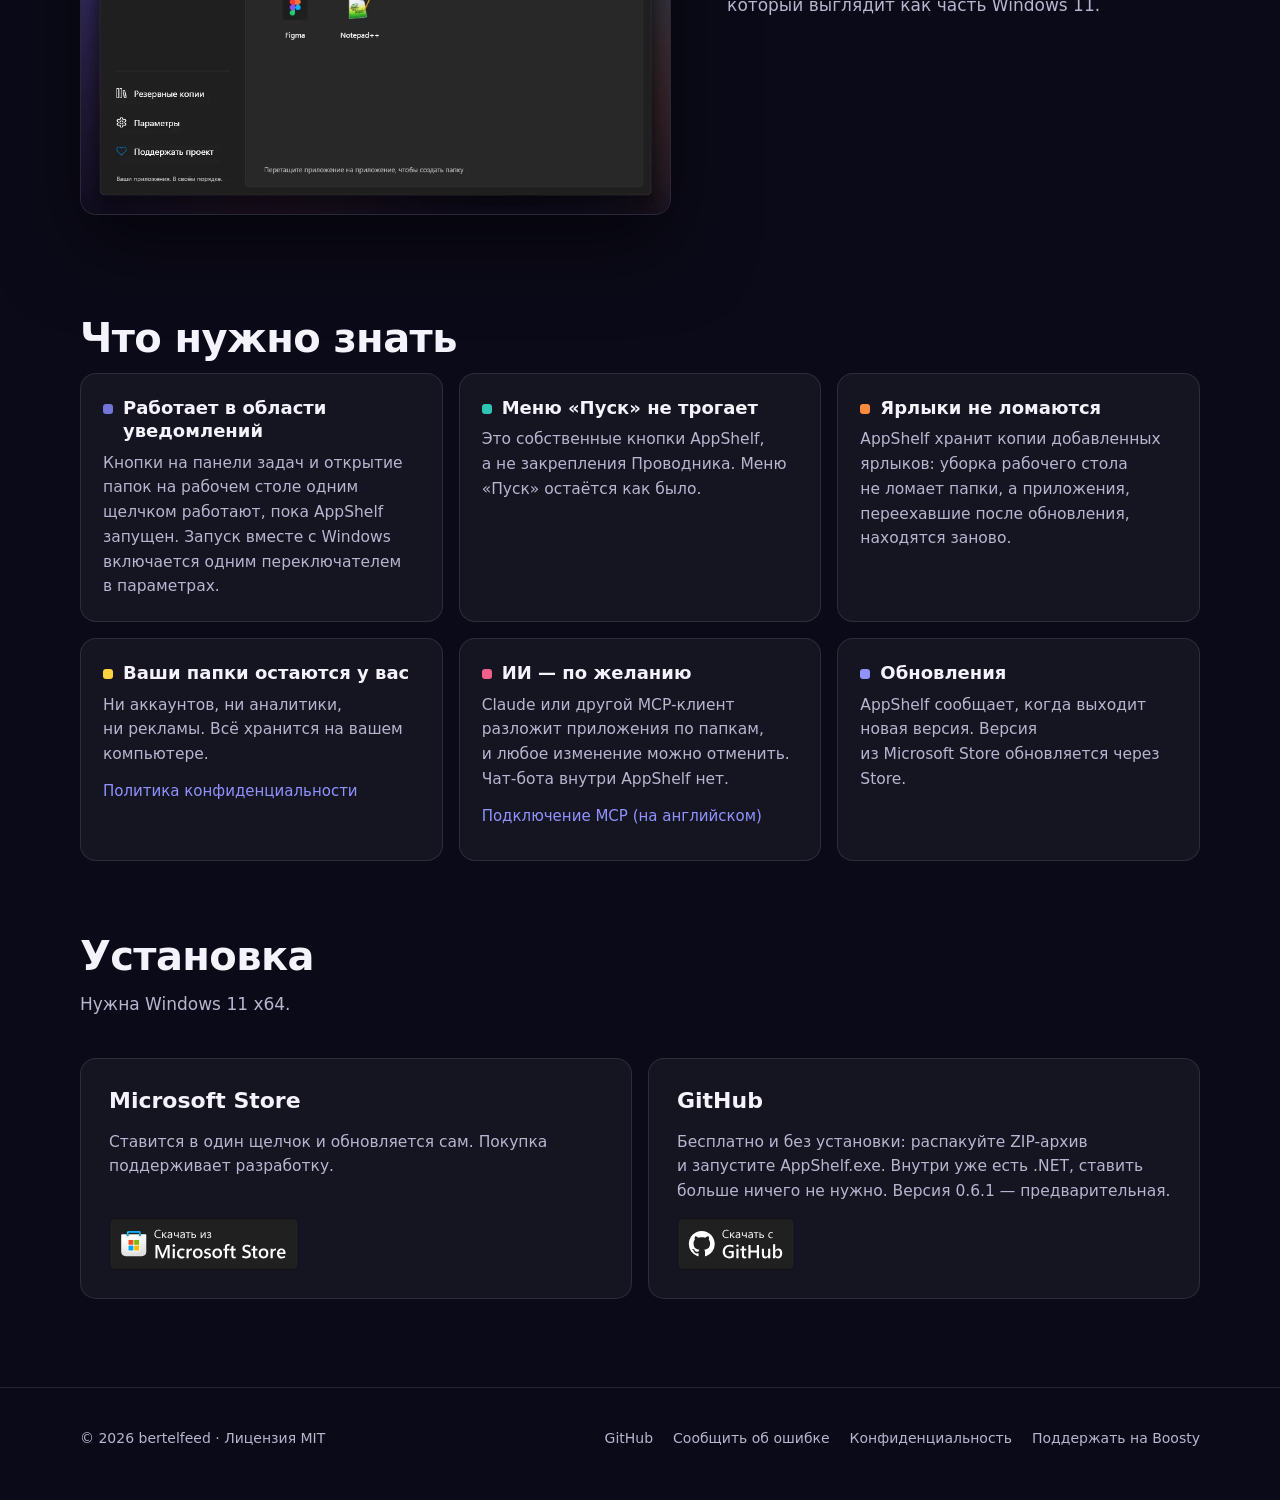
==== commit b2cfacbe: "fix(site): matched download badges, readable screenshots, lighter page After a strict review of both" ====
--- a/site/ru/index.html
+++ b/site/ru/index.html
@@ -3,87 +3,99 @@
 <head>
   <meta charset="utf-8">
   <meta name="viewport" content="width=device-width, initial-scale=1">
-  <title>AppShelf — папки приложений на панели задач и рабочем столе Windows 11</title>
+  <title>AppShelf — папки приложений на&nbsp;панели задач и&nbsp;рабочем столе Windows&nbsp;11</title>
   <meta name="description" content="Раскладывайте приложения Windows по папкам, которые открываются с панели задач или рабочего стола. Вложенные папки, страницы, свои значки и цвета.">
   <meta name="theme-color" content="#0b0a18">
   <link rel="icon" href="../assets/appshelf.svg" type="image/svg+xml">
+  <link rel="canonical" href="https://bertelfeed.github.io/AppShelf/ru/">
   <link rel="alternate" hreflang="en" href="https://bertelfeed.github.io/AppShelf/">
   <link rel="alternate" hreflang="ru" href="https://bertelfeed.github.io/AppShelf/ru/">
-  <meta property="og:title" content="AppShelf">
-  <meta property="og:description" content="Ваши приложения Windows. В своём порядке.">
-  <meta property="og:image" content="https://bertelfeed.github.io/AppShelf/assets/ru/promo.webp">
+  <link rel="alternate" hreflang="x-default" href="https://bertelfeed.github.io/AppShelf/">
+  <meta property="og:type" content="website">
+  <meta property="og:site_name" content="AppShelf">
+  <meta property="og:url" content="https://bertelfeed.github.io/AppShelf/ru/">
+  <meta property="og:locale" content="ru_RU">
+  <meta property="og:locale:alternate" content="en_US">
+  <meta property="og:title" content="AppShelf — папки приложений на панели задач и рабочем столе Windows 11">
+  <meta property="og:description" content="Ваши приложения Windows в своём порядке.">
+  <meta property="og:image" content="https://bertelfeed.github.io/AppShelf/assets/ru/share.jpg">
+  <meta property="og:image:width" content="1200">
+  <meta property="og:image:height" content="630">
+  <meta property="og:image:alt" content="Папки AppShelf на панели задач и рабочем столе Windows 11">
+  <meta name="twitter:card" content="summary_large_image">
   <link rel="stylesheet" href="../assets/site.css">
 </head>
 <body>
+  <a class="skip" href="#main">Перейти к содержимому</a>
   <header class="wrap top">
-    <a class="brand" href="./"><img src="../assets/appshelf.svg" alt="">AppShelf</a>
-    <nav>
+    <a class="brand" href="#"><img src="../assets/appshelf.svg" alt="">AppShelf</a>
+    <nav aria-label="Основная навигация">
       <a class="section" href="#features">Возможности</a>
       <a class="section" href="#get">Установка</a>
       <a class="section" href="https://github.com/bertelfeed/AppShelf">GitHub</a>
-      <a class="lang" href="../" data-lang="en" hreflang="en" lang="en">English</a>
+      <a class="lang" href="../?lang=en" data-lang="en" hreflang="en" lang="en">English</a>
     </nav>
   </header>
 
-  <main>
+  <main id="main">
     <div class="wrap hero">
-      <h1>Ваши приложения Windows <span>В своём порядке</span></h1>
-      <p class="lead">AppShelf раскладывает приложения по папкам, которые открываются с панели задач или рабочего стола. Меню остаётся маленьким: название, значки приложений и вложенные папки.</p>
+      <h1>Ваши приложения Windows<span class="visually-hidden">. </span> <span class="tagline">В&nbsp;своём порядке</span></h1>
+      <p class="lead">AppShelf раскладывает приложения по&nbsp;папкам, которые открываются с&nbsp;панели задач или рабочего стола. Меню остаётся маленьким: название, значки приложений и&nbsp;вложенные папки.</p>
       <div class="actions">
-        <a class="store-badge" href="https://apps.microsoft.com/detail/9PBGTGLG9RD8"><img src="https://get.microsoft.com/images/ru%20dark.svg" alt="Скачать в Microsoft Store" width="191" height="52"></a>
-        <a class="github-badge" href="https://github.com/bertelfeed/AppShelf/releases/latest"><img src="../assets/github.svg" alt="Скачать с GitHub" width="114" height="26"></a>
+        <a class="badge" href="https://apps.microsoft.com/detail/9PBGTGLG9RD8"><img src="../assets/store-ru.svg" alt="Скачать из Microsoft Store" width="190" height="52"></a>
+        <a class="badge" href="https://github.com/bertelfeed/AppShelf/releases/latest"><img src="../assets/github-ru.svg" alt="Скачать с GitHub" width="118" height="52"></a>
       </div>
-      <p class="note">Windows 11 x64 · Русский и английский · Открытый код под лицензией MIT</p>
+      <p class="note">Windows&nbsp;11 x64 · Русский и&nbsp;английский · Открытый код под лицензией MIT</p>
       <div class="video">
-        <video src="../assets/ru/promo.mp4" poster="../assets/ru/promo.webp" autoplay muted loop playsinline controls preload="metadata" aria-label="Видео об AppShelf"></video>
+        <video src="../assets/ru/promo.mp4" poster="../assets/ru/promo.webp" muted loop playsinline controls preload="none" aria-label="AppShelf в&nbsp;работе: папки открываются с&nbsp;панели задач и&nbsp;рабочего стола, вложенные папки, страницы и&nbsp;параметры папки"></video>
       </div>
     </div>
 
     <section id="features" class="wrap">
       <h2>Папки там, где они нужны</h2>
-      <p class="intro">Всё остальное — в редакторе, аккуратном окне в стиле Windows 11, где вы собираете свои папки.</p>
+      <p class="intro">Всё остальное&nbsp;— в&nbsp;редакторе, аккуратном окне в&nbsp;стиле Windows&nbsp;11, где вы собираете свои папки.</p>
       <div class="features">
         <article class="feature">
           <div class="copy">
-            <h3>Приложения по папкам</h3>
-            <p>Папки с приложениями прямо на рабочем столе. Первый щелчок открывает меню, второй запускает приложение.</p>
+            <h3>Приложения по&nbsp;папкам</h3>
+            <p>Папки с&nbsp;приложениями прямо на&nbsp;рабочем столе. Первый щелчок открывает меню, второй запускает приложение.</p>
           </div>
-          <div class="shot"><img src="../assets/ru/desktop.webp" alt="Папка «Работа», открытая на рабочем столе Windows 11" width="1078" height="934" loading="lazy"></div>
+          <div class="shot"><img src="../assets/ru/desktop.webp" alt="Папка «Работа», открытая на рабочем столе Windows 11" width="734" height="734" loading="lazy"></div>
         </article>
         <article class="feature">
           <div class="copy">
-            <h3>Папки на панели задач</h3>
-            <p>У каждой папки своя кнопка рядом с другими приложениями, с превью содержимого и кнопками быстрого запуска.</p>
+            <h3>Папки на&nbsp;панели задач</h3>
+            <p>У&nbsp;каждой папки своя кнопка рядом с&nbsp;другими приложениями, с&nbsp;превью содержимого и&nbsp;кнопками быстрого запуска.</p>
           </div>
-          <div class="shot"><img src="../assets/ru/taskbar.webp" alt="Меню папки над панелью задач Windows 11" width="900" height="780" loading="lazy"></div>
+          <div class="shot"><img src="../assets/ru/taskbar.webp" alt="Меню папки над панелью задач Windows 11" width="640" height="560" loading="lazy"></div>
         </article>
         <article class="feature">
           <div class="copy">
             <h3>Папки внутри папок</h3>
-            <p>Держите инструменты вместе. Назад ведут название папки, Backspace и Alt+←.</p>
+            <p>Держите инструменты вместе. Назад ведут название папки, Backspace и&nbsp;Alt+←.</p>
           </div>
-          <div class="shot"><img src="../assets/ru/nested.webp" alt="Папка «Разработка» внутри папки «Работа»" width="900" height="780" loading="lazy"></div>
+          <div class="shot"><img src="../assets/ru/nested.webp" alt="Папка «Разработка» внутри папки «Работа»" width="640" height="560" loading="lazy"></div>
         </article>
         <article class="feature">
           <div class="copy">
             <h3>Много приложений? Листайте</h3>
-            <p>Задайте число строк и столбцов. Если приложений больше, листайте страницы колесом мыши, стрелками или точками сбоку, как в меню «Пуск».</p>
+            <p>Задайте число строк и&nbsp;столбцов. Если приложений больше, листайте страницы колесом мыши, клавишами Page&nbsp;Up и&nbsp;Page&nbsp;Down или точками сбоку, как в&nbsp;меню «Пуск».</p>
           </div>
-          <div class="shot"><img src="../assets/ru/pages.webp" alt="Папка «Игры» с точками страниц" width="900" height="780" loading="lazy"></div>
+          <div class="shot"><img src="../assets/ru/pages.webp" alt="Папка «Игры» с точками страниц" width="640" height="560" loading="lazy"></div>
         </article>
         <article class="feature">
           <div class="copy">
-            <h3>Каждая папка — по-своему</h3>
-            <p>Значки её приложений, символ или своя картинка любого цвета и прозрачности. Светлое или тёмное меню и размер значков от 50 до 200 % — отдельно для рабочего стола и панели задач.</p>
+            <h3>Каждая папка&nbsp;— по-своему</h3>
+            <p>Значки её приложений, символ или своя картинка на&nbsp;подложке любого цвета и&nbsp;прозрачности. Светлое или тёмное меню и&nbsp;размер значков от&nbsp;50 до&nbsp;200&nbsp;%&nbsp;— отдельно для рабочего стола и&nbsp;панели задач.</p>
           </div>
           <div class="shot"><img src="../assets/ru/style.webp" alt="Параметры папки: раскладка, значок и цвет" width="1082" height="977" loading="lazy"></div>
         </article>
         <article class="feature">
           <div class="copy">
-            <h3>Всё в одном месте</h3>
-            <p>Перетаскивайте приложения, сортируйте их и вкладывайте папки друг в друга в редакторе, который выглядит как часть Windows 11.</p>
+            <h3>Всё в&nbsp;одном месте</h3>
+            <p>Перетаскивайте приложения, сортируйте их и&nbsp;вкладывайте папки друг в&nbsp;друга в&nbsp;редакторе, который выглядит как часть Windows&nbsp;11.</p>
           </div>
-          <div class="shot"><img src="../assets/ru/editor.webp" alt="Редактор AppShelf с папкой «Работа»" width="900" height="780" loading="lazy"></div>
+          <div class="shot"><img src="../assets/ru/editor.webp" alt="Редактор AppShelf с папкой «Работа»" width="946" height="833" loading="lazy"></div>
         </article>
       </div>
     </section>
@@ -92,50 +104,50 @@
       <h2>Что нужно знать</h2>
       <div class="cards">
         <div class="card">
-          <h3><span class="dot" style="background:var(--accent)"></span>Работает в области уведомлений</h3>
-          <p>Кнопки на панели задач и папки на рабочем столе работают, пока AppShelf запущен. Запуск вместе с Windows включается одним переключателем в параметрах.</p>
+          <h3><span class="dot" style="background:var(--accent)"></span>Работает в&nbsp;области уведомлений</h3>
+          <p>Кнопки на&nbsp;панели задач и&nbsp;открытие папок на&nbsp;рабочем столе одним щелчком работают, пока AppShelf запущен. Запуск вместе с&nbsp;Windows включается одним переключателем в&nbsp;параметрах.</p>
         </div>
         <div class="card">
-          <h3><span class="dot" style="background:var(--teal)"></span>Меню «Пуск» не трогает</h3>
-          <p>Это собственные кнопки AppShelf, а не закрепления Проводника. Меню «Пуск» остаётся как было.</p>
+          <h3><span class="dot" style="background:var(--teal)"></span>Меню «Пуск» не&nbsp;трогает</h3>
+          <p>Это собственные кнопки AppShelf, а&nbsp;не&nbsp;закрепления Проводника. Меню «Пуск» остаётся как было.</p>
         </div>
         <div class="card">
-          <h3><span class="dot" style="background:var(--orange)"></span>Ярлыки не ломаются</h3>
-          <p>AppShelf хранит копии добавленных ярлыков: уборка рабочего стола не ломает папки, а приложения, переехавшие после обновления, находятся заново.</p>
+          <h3><span class="dot" style="background:var(--orange)"></span>Ярлыки не&nbsp;ломаются</h3>
+          <p>AppShelf хранит копии добавленных ярлыков: уборка рабочего стола не&nbsp;ломает папки, а&nbsp;приложения, переехавшие после обновления, находятся заново.</p>
         </div>
         <div class="card">
-          <h3><span class="dot" style="background:#ffd23f"></span>Ваши папки остаются у вас</h3>
-          <p>Ни аккаунтов, ни аналитики, ни рекламы. Всё хранится на вашем компьютере.</p>
+          <h3><span class="dot" style="background:var(--yellow)"></span>Ваши папки остаются у&nbsp;вас</h3>
+          <p>Ни&nbsp;аккаунтов, ни&nbsp;аналитики, ни&nbsp;рекламы. Всё хранится на&nbsp;вашем компьютере.</p>
           <a class="more" href="https://github.com/bertelfeed/AppShelf/blob/main/PRIVACY.md#политика-конфиденциальности-appshelf">Политика конфиденциальности</a>
         </div>
         <div class="card">
-          <h3><span class="dot" style="background:#f25f8a"></span>ИИ — по желанию</h3>
-          <p>Claude или другой MCP-клиент разложит приложения по папкам, и любое изменение можно отменить. Чат-бота внутри AppShelf нет.</p>
-          <a class="more" href="https://github.com/bertelfeed/AppShelf/blob/main/MCP.md">Подключение MCP</a>
+          <h3><span class="dot" style="background:var(--pink)"></span>ИИ&nbsp;— по&nbsp;желанию</h3>
+          <p>Claude или другой MCP-клиент разложит приложения по&nbsp;папкам, и&nbsp;любое изменение можно отменить. Чат-бота внутри AppShelf нет.</p>
+          <a class="more" href="https://github.com/bertelfeed/AppShelf/blob/main/MCP.md">Подключение MCP (на&nbsp;английском)</a>
         </div>
         <div class="card">
           <h3><span class="dot" style="background:var(--accent-strong)"></span>Обновления</h3>
-          <p>AppShelf сообщает, когда выходит новая версия. Версия из Microsoft Store обновляется через Store.</p>
+          <p>AppShelf сообщает, когда выходит новая версия. Версия из&nbsp;Microsoft&nbsp;Store обновляется через Store.</p>
         </div>
       </div>
     </section>
 
     <section id="get" class="wrap">
       <h2>Установка</h2>
-      <p class="intro">Нужна Windows 11 x64.</p>
+      <p class="intro">Нужна Windows&nbsp;11 x64.</p>
       <div class="get">
         <div class="card">
           <h3>Microsoft Store</h3>
-          <p>Ставится в один щелчок и обновляется сам. Покупка поддерживает разработку.</p>
+          <p>Ставится в&nbsp;один щелчок и&nbsp;обновляется сам. Покупка поддерживает разработку.</p>
           <div class="actions">
-            <a class="store-badge" href="https://apps.microsoft.com/detail/9PBGTGLG9RD8"><img src="https://get.microsoft.com/images/ru%20dark.svg" alt="Скачать в Microsoft Store" width="191" height="52" loading="lazy"></a>
+            <a class="badge" href="https://apps.microsoft.com/detail/9PBGTGLG9RD8"><img src="../assets/store-ru.svg" alt="Скачать из Microsoft Store" width="190" height="52" loading="lazy"></a>
           </div>
         </div>
         <div class="card">
           <h3>GitHub</h3>
-          <p>Бесплатно и без установки: распакуйте папку и запустите AppShelf.exe. .NET уже внутри, ставить больше ничего не нужно.</p>
+          <p>Бесплатно и&nbsp;без установки: распакуйте ZIP-архив и&nbsp;запустите AppShelf.exe. Внутри уже есть .NET, ставить больше ничего не&nbsp;нужно. Версия 0.6.1&nbsp;— предварительная.</p>
           <div class="actions">
-            <a class="github-badge" href="https://github.com/bertelfeed/AppShelf/releases/latest"><img src="../assets/github.svg" alt="Скачать с GitHub" width="114" height="26"></a>
+            <a class="badge" href="https://github.com/bertelfeed/AppShelf/releases/latest"><img src="../assets/github-ru.svg" alt="Скачать с GitHub" width="118" height="52" loading="lazy"></a>
           </div>
         </div>
       </div>
@@ -145,11 +157,11 @@
   <footer>
     <div class="wrap">
       <span>© 2026 bertelfeed · Лицензия MIT</span>
-      <nav>
+      <nav aria-label="Ссылки проекта">
         <a href="https://github.com/bertelfeed/AppShelf">GitHub</a>
-        <a href="https://github.com/bertelfeed/AppShelf/issues/new/choose">Сообщить об ошибке</a>
+        <a href="https://github.com/bertelfeed/AppShelf/issues/new/choose">Сообщить об&nbsp;ошибке</a>
         <a href="https://github.com/bertelfeed/AppShelf/blob/main/PRIVACY.md#политика-конфиденциальности-appshelf">Конфиденциальность</a>
-        <a href="https://boosty.to/bertelfeed/donate">Поддержать на Boosty</a>
+        <a href="https://boosty.to/bertelfeed/donate">Поддержать на&nbsp;Boosty</a>
       </nav>
     </div>
   </footer>
--- a/site/assets/site.css
+++ b/site/assets/site.css
@@ -3,7 +3,6 @@
   color-scheme: dark;
   --bg: #0b0a18;
   --surface: rgba(255, 255, 255, 0.045);
-  --surface-hover: rgba(255, 255, 255, 0.075);
   --line: rgba(255, 255, 255, 0.1);
   --text: #f4f3fb;
   --muted: #b8b5cf;
@@ -11,6 +10,8 @@
   --accent-strong: #8f92ff;
   --teal: #2ec4b6;
   --orange: #ff8a3d;
+  --yellow: #ffd23f;
+  --pink: #f25f8a;
   --radius: 16px;
   --font: "Segoe UI Variable Text", "Segoe UI", system-ui, -apple-system, sans-serif;
   --display: "Segoe UI Variable Display", "Segoe UI", system-ui, -apple-system, sans-serif;
@@ -37,6 +38,9 @@
 a:hover { text-decoration: underline; }
 img, video { display: block; max-width: 100%; }
 :focus-visible { outline: 2px solid var(--accent-strong); outline-offset: 3px; border-radius: 6px; }
+.visually-hidden { position: absolute; width: 1px; height: 1px; overflow: hidden; clip-path: inset(50%); white-space: nowrap; }
+.skip { position: absolute; left: 16px; top: -60px; z-index: 1; padding: 10px 16px; border-radius: 10px; background: var(--accent); color: #fff; }
+.skip:focus { top: 12px; }
 
 .wrap { width: min(1120px, 100% - 32px); margin-inline: auto; }
 
@@ -48,22 +52,19 @@
 .top nav { display: flex; align-items: center; gap: 22px; font-size: 15px; }
 .top nav a { color: var(--muted); }
 .top nav a:hover { color: var(--text); text-decoration: none; }
-.top nav .lang { color: var(--text); border: 1px solid var(--line); border-radius: 999px; padding: 4px 12px; }
+.top nav .lang { display: inline-flex; align-items: center; min-height: 44px; color: var(--text); border: 1px solid var(--line); border-radius: 999px; padding: 0 16px; }
 @media (max-width: 640px) { .top nav .section { display: none; } }
 
 /* Hero */
 .hero { text-align: center; padding: 56px 0 40px; }
 .hero h1 { font: 650 clamp(36px, 6vw, 64px)/1.08 var(--display); letter-spacing: -0.02em; margin: 0 auto 20px; max-width: 14em; }
-.hero h1 span { display: block; padding-bottom: 0.1em; background: linear-gradient(90deg, var(--accent-strong), var(--teal)); -webkit-background-clip: text; background-clip: text; color: transparent; }
+.hero h1 .tagline { display: block; padding-bottom: 0.1em; background: linear-gradient(90deg, var(--accent-strong), var(--teal)); -webkit-background-clip: text; background-clip: text; color: transparent; }
 .hero .lead { color: var(--muted); font-size: clamp(17px, 2.2vw, 20px); max-width: 36em; margin: 0 auto 32px; }
 .actions { display: flex; flex-wrap: wrap; align-items: center; justify-content: center; gap: 14px; }
-.store-badge img { height: 52px; width: auto; }
-.github-badge { display: inline-flex; align-items: center; height: 52px; padding: 0 20px; border-radius: 6px;
-  background: #202020; border: 1px solid #5c5c5c; }
-.github-badge img { height: 26px; width: auto; }
-.button { display: inline-flex; align-items: center; gap: 8px; height: 52px; padding: 0 22px; border-radius: 10px;
-  background: var(--surface); border: 1px solid var(--line); color: var(--text); font-weight: 600; }
-.button:hover { background: var(--surface-hover); text-decoration: none; }
+/* The Store badge and the matching GitHub badge (tools/site/badge.py) are drawn 44 px high; both scale together. */
+.badge { display: block; border-radius: 6px; }
+.badge img { height: 52px; width: auto; }
+@media (max-width: 400px) { .actions { gap: 10px; } .badge img { height: 46px; } }
 .note { color: var(--muted); font-size: 14px; margin-top: 18px; }
 
 .video { margin: 24px auto 0; border-radius: 20px; overflow: hidden; border: 1px solid var(--line);
@@ -94,8 +95,9 @@
 .card { background: var(--surface); border: 1px solid var(--line); border-radius: var(--radius); padding: 22px; }
 .card h3 { font: 600 18px/1.3 var(--display); margin: 0 0 8px; }
 .card p { color: var(--muted); font-size: 15.5px; margin: 0; }
-.card .more { display: inline-block; margin-top: 10px; font-size: 15px; }
-.dot { width: 10px; height: 10px; border-radius: 3px; display: inline-block; margin-right: 10px; vertical-align: 1px; }
+.card .more { display: inline-flex; align-items: center; min-height: 44px; margin-top: 2px; font-size: 15px; }
+.cards .card h3 { display: flex; align-items: baseline; gap: 10px; }
+.dot { flex: none; width: 10px; height: 10px; border-radius: 3px; }
 
 .get { display: grid; grid-template-columns: repeat(2, 1fr); gap: 16px; }
 @media (max-width: 760px) { .get { grid-template-columns: 1fr; } }
@@ -104,7 +106,7 @@
 .get .card .actions { justify-content: flex-start; margin-top: auto; }
 
 footer { margin-top: 88px; padding: 28px 0 40px; border-top: 1px solid var(--line); color: var(--muted); font-size: 14px; }
-footer .wrap { display: flex; flex-wrap: wrap; justify-content: space-between; gap: 12px 24px; }
-footer nav { display: flex; flex-wrap: wrap; gap: 8px 20px; }
-footer a { color: var(--muted); }
+footer .wrap { display: flex; flex-wrap: wrap; align-items: center; justify-content: space-between; gap: 4px 24px; }
+footer nav { display: flex; flex-wrap: wrap; gap: 0 20px; }
+footer a { display: inline-flex; align-items: center; min-height: 44px; color: var(--muted); }
 footer a:hover { color: var(--text); }
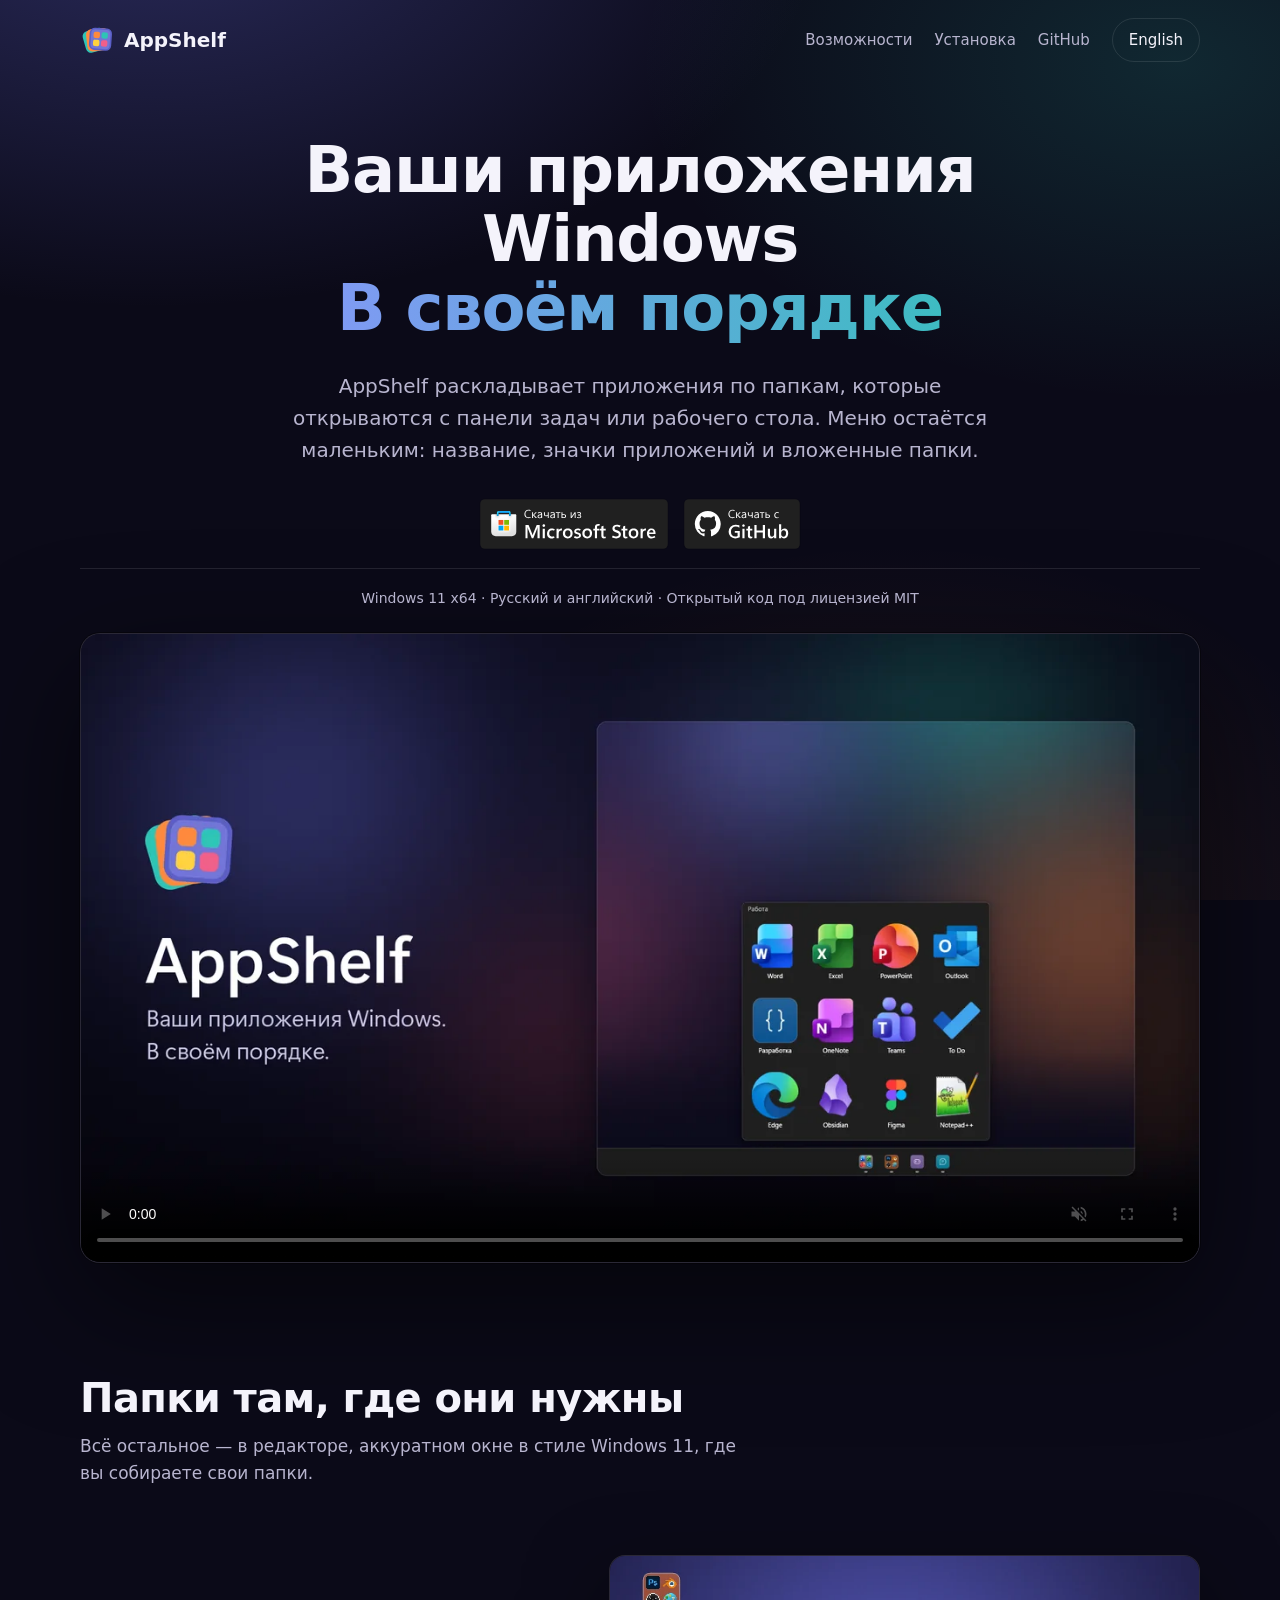
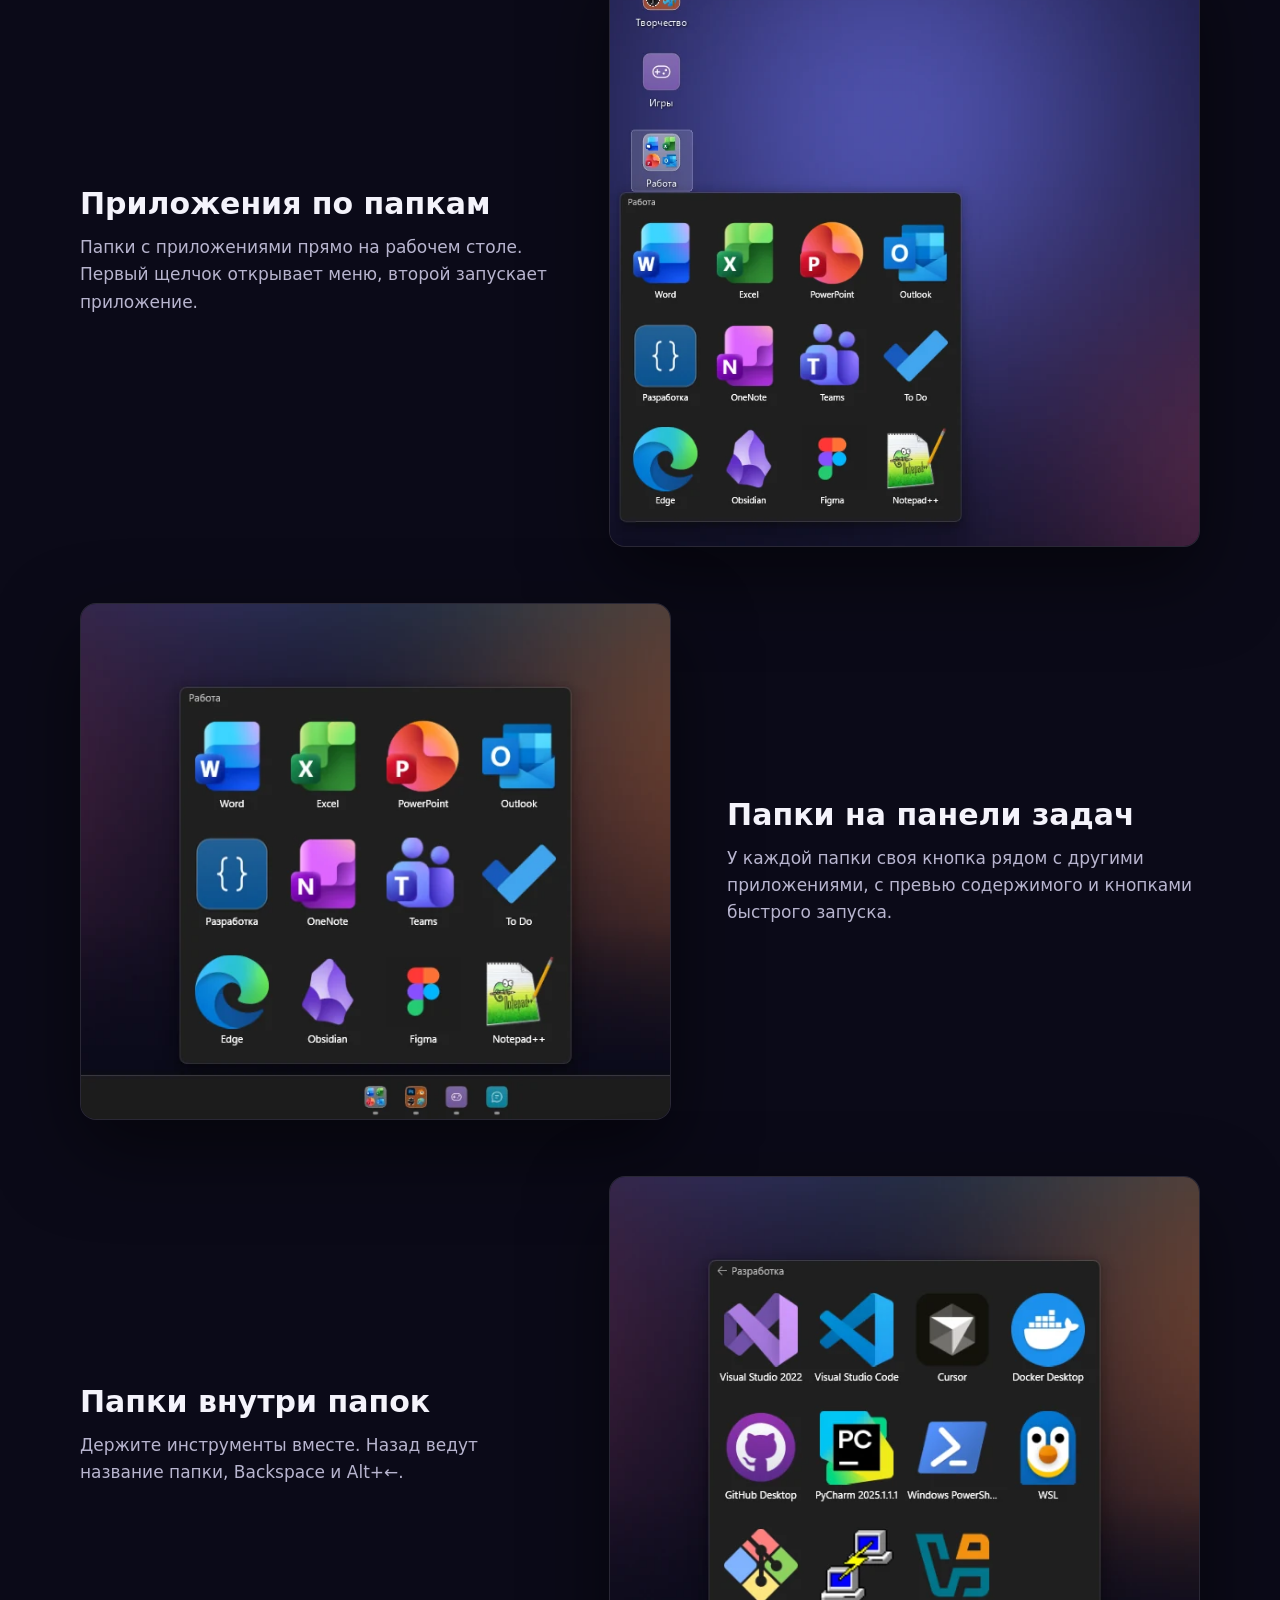
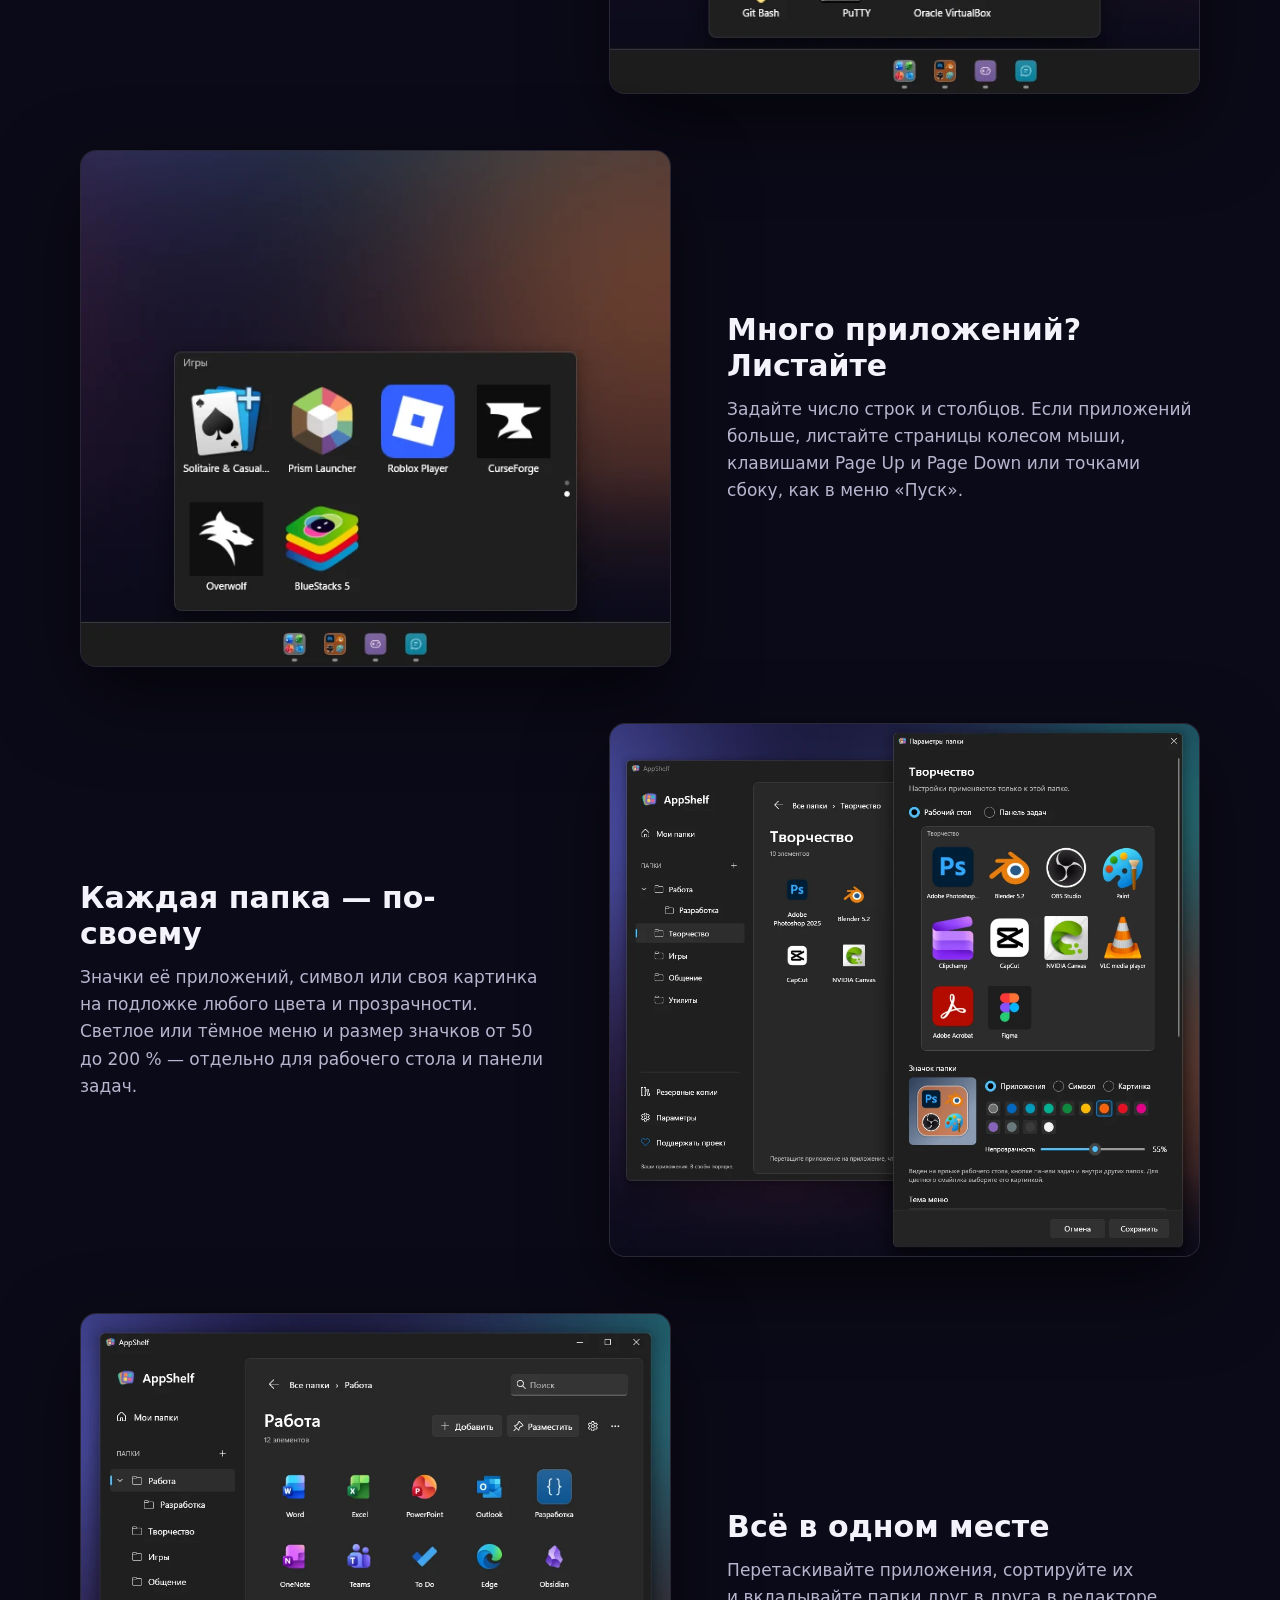
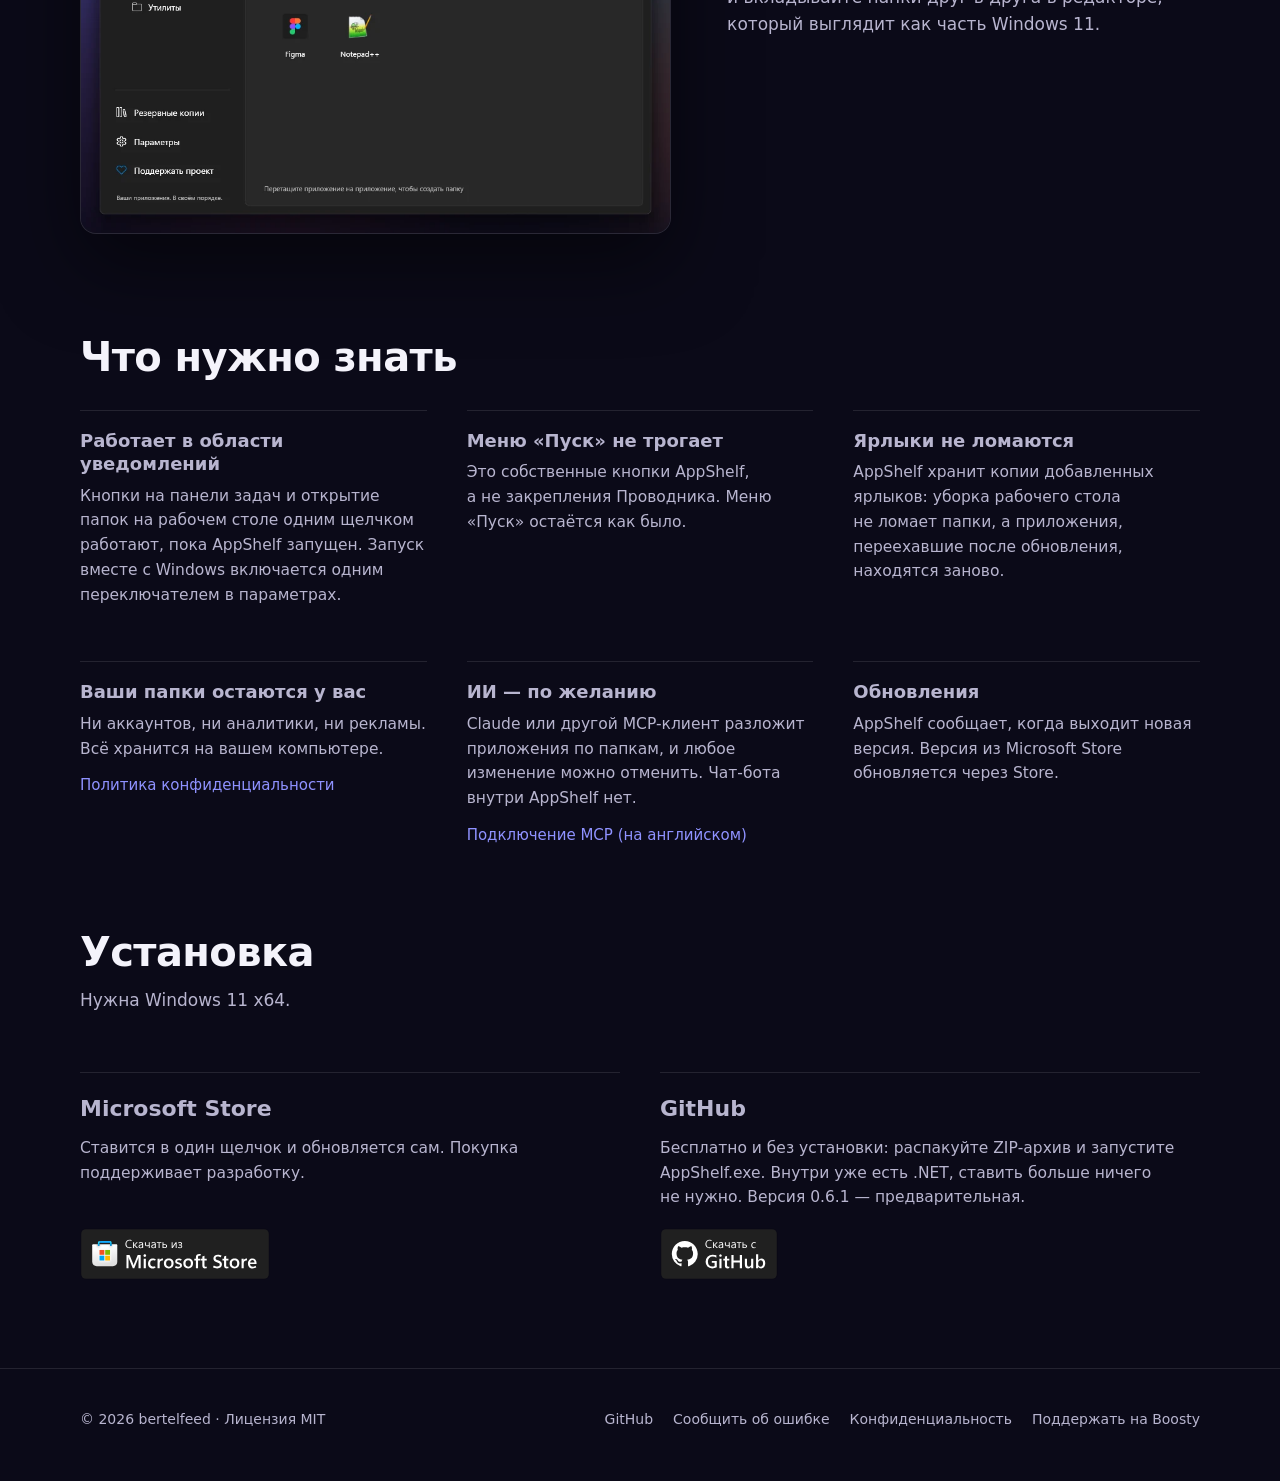
==== commit 07137a08: "fix(site): plain columns instead of boxed cards The notes and the download options sit in columns un" ====
--- a/site/ru/index.html
+++ b/site/ru/index.html
@@ -102,31 +102,31 @@
 
     <section class="wrap">
       <h2>Что нужно знать</h2>
-      <div class="cards">
-        <div class="card">
-          <h3><span class="dot" style="background:var(--accent)"></span>Работает в&nbsp;области уведомлений</h3>
+      <div class="notes">
+        <div class="note">
+          <h3>Работает в&nbsp;области уведомлений</h3>
           <p>Кнопки на&nbsp;панели задач и&nbsp;открытие папок на&nbsp;рабочем столе одним щелчком работают, пока AppShelf запущен. Запуск вместе с&nbsp;Windows включается одним переключателем в&nbsp;параметрах.</p>
         </div>
-        <div class="card">
-          <h3><span class="dot" style="background:var(--teal)"></span>Меню «Пуск» не&nbsp;трогает</h3>
+        <div class="note">
+          <h3>Меню «Пуск» не&nbsp;трогает</h3>
           <p>Это собственные кнопки AppShelf, а&nbsp;не&nbsp;закрепления Проводника. Меню «Пуск» остаётся как было.</p>
         </div>
-        <div class="card">
-          <h3><span class="dot" style="background:var(--orange)"></span>Ярлыки не&nbsp;ломаются</h3>
+        <div class="note">
+          <h3>Ярлыки не&nbsp;ломаются</h3>
           <p>AppShelf хранит копии добавленных ярлыков: уборка рабочего стола не&nbsp;ломает папки, а&nbsp;приложения, переехавшие после обновления, находятся заново.</p>
         </div>
-        <div class="card">
-          <h3><span class="dot" style="background:var(--yellow)"></span>Ваши папки остаются у&nbsp;вас</h3>
+        <div class="note">
+          <h3>Ваши папки остаются у&nbsp;вас</h3>
           <p>Ни&nbsp;аккаунтов, ни&nbsp;аналитики, ни&nbsp;рекламы. Всё хранится на&nbsp;вашем компьютере.</p>
           <a class="more" href="https://github.com/bertelfeed/AppShelf/blob/main/PRIVACY.md#политика-конфиденциальности-appshelf">Политика конфиденциальности</a>
         </div>
-        <div class="card">
-          <h3><span class="dot" style="background:var(--pink)"></span>ИИ&nbsp;— по&nbsp;желанию</h3>
+        <div class="note">
+          <h3>ИИ&nbsp;— по&nbsp;желанию</h3>
           <p>Claude или другой MCP-клиент разложит приложения по&nbsp;папкам, и&nbsp;любое изменение можно отменить. Чат-бота внутри AppShelf нет.</p>
           <a class="more" href="https://github.com/bertelfeed/AppShelf/blob/main/MCP.md">Подключение MCP (на&nbsp;английском)</a>
         </div>
-        <div class="card">
-          <h3><span class="dot" style="background:var(--accent-strong)"></span>Обновления</h3>
+        <div class="note">
+          <h3>Обновления</h3>
           <p>AppShelf сообщает, когда выходит новая версия. Версия из&nbsp;Microsoft&nbsp;Store обновляется через Store.</p>
         </div>
       </div>
@@ -136,16 +136,16 @@
       <h2>Установка</h2>
       <p class="intro">Нужна Windows&nbsp;11 x64.</p>
       <div class="get">
-        <div class="card">
+        <div class="note">
           <h3>Microsoft Store</h3>
           <p>Ставится в&nbsp;один щелчок и&nbsp;обновляется сам. Покупка поддерживает разработку.</p>
           <div class="actions">
             <a class="badge" href="https://apps.microsoft.com/detail/9PBGTGLG9RD8"><img src="../assets/store-ru.svg" alt="Скачать из Microsoft Store" width="190" height="52" loading="lazy"></a>
           </div>
         </div>
-        <div class="card">
+        <div class="note">
           <h3>GitHub</h3>
-          <p>Бесплатно и&nbsp;без установки: распакуйте ZIP-архив и&nbsp;запустите AppShelf.exe. Внутри уже есть .NET, ставить больше ничего не&nbsp;нужно. Версия 0.6.1&nbsp;— предварительная.</p>
+          <p>Бесплатно и&nbsp;без установки: распакуйте ZIP&#8209;архив и&nbsp;запустите AppShelf.exe. Внутри уже есть .NET, ставить больше ничего не&nbsp;нужно. Версия 0.6.1&nbsp;— предварительная.</p>
           <div class="actions">
             <a class="badge" href="https://github.com/bertelfeed/AppShelf/releases/latest"><img src="../assets/github-ru.svg" alt="Скачать с GitHub" width="118" height="52" loading="lazy"></a>
           </div>
--- a/site/assets/site.css
+++ b/site/assets/site.css
@@ -2,7 +2,6 @@
 :root {
   color-scheme: dark;
   --bg: #0b0a18;
-  --surface: rgba(255, 255, 255, 0.045);
   --line: rgba(255, 255, 255, 0.1);
   --text: #f4f3fb;
   --muted: #b8b5cf;
@@ -10,8 +9,6 @@
   --accent-strong: #8f92ff;
   --teal: #2ec4b6;
   --orange: #ff8a3d;
-  --yellow: #ffd23f;
-  --pink: #f25f8a;
   --radius: 16px;
   --font: "Segoe UI Variable Text", "Segoe UI", system-ui, -apple-system, sans-serif;
   --display: "Segoe UI Variable Display", "Segoe UI", system-ui, -apple-system, sans-serif;
@@ -89,21 +86,21 @@
   .feature:nth-child(even) .copy { order: 0; }
 }
 
-.cards { display: grid; grid-template-columns: repeat(3, 1fr); gap: 16px; }
-@media (max-width: 900px) { .cards { grid-template-columns: repeat(2, 1fr); } }
-@media (max-width: 600px) { .cards { grid-template-columns: 1fr; } }
-.card { background: var(--surface); border: 1px solid var(--line); border-radius: var(--radius); padding: 22px; }
-.card h3 { font: 600 18px/1.3 var(--display); margin: 0 0 8px; }
-.card p { color: var(--muted); font-size: 15.5px; margin: 0; }
-.card .more { display: inline-flex; align-items: center; min-height: 44px; margin-top: 2px; font-size: 15px; }
-.cards .card h3 { display: flex; align-items: baseline; gap: 10px; }
-.dot { flex: none; width: 10px; height: 10px; border-radius: 3px; }
+/* Notes and ways to get the app: plain columns under a hairline, no boxes. */
+.notes { display: grid; grid-template-columns: repeat(3, 1fr); gap: 36px 40px; }
+@media (max-width: 900px) { .notes { grid-template-columns: repeat(2, 1fr); } }
+@media (max-width: 600px) { .notes { grid-template-columns: 1fr; gap: 28px; } }
+.note { border-top: 1px solid var(--line); padding-top: 18px; }
+.note h3 { font: 600 18px/1.3 var(--display); margin: 0 0 8px; }
+.note p { color: var(--muted); font-size: 15.5px; margin: 0; }
+.note .more { display: inline-flex; align-items: center; min-height: 44px; margin-top: 2px; font-size: 15px; }
 
-.get { display: grid; grid-template-columns: repeat(2, 1fr); gap: 16px; }
+.get { display: grid; grid-template-columns: repeat(2, 1fr); gap: 36px 40px; }
 @media (max-width: 760px) { .get { grid-template-columns: 1fr; } }
-.get .card { padding: 28px; display: flex; flex-direction: column; gap: 14px; }
-.get .card h3 { font-size: 22px; margin: 0; }
-.get .card .actions { justify-content: flex-start; margin-top: auto; }
+.get .note { display: flex; flex-direction: column; gap: 12px; padding-top: 22px; }
+.get .note h3 { font-size: 22px; margin: 0; }
+.get .note p { margin-bottom: 6px; }
+.get .note .actions { justify-content: flex-start; margin-top: auto; }
 
 footer { margin-top: 88px; padding: 28px 0 40px; border-top: 1px solid var(--line); color: var(--muted); font-size: 14px; }
 footer .wrap { display: flex; flex-wrap: wrap; align-items: center; justify-content: space-between; gap: 4px 24px; }
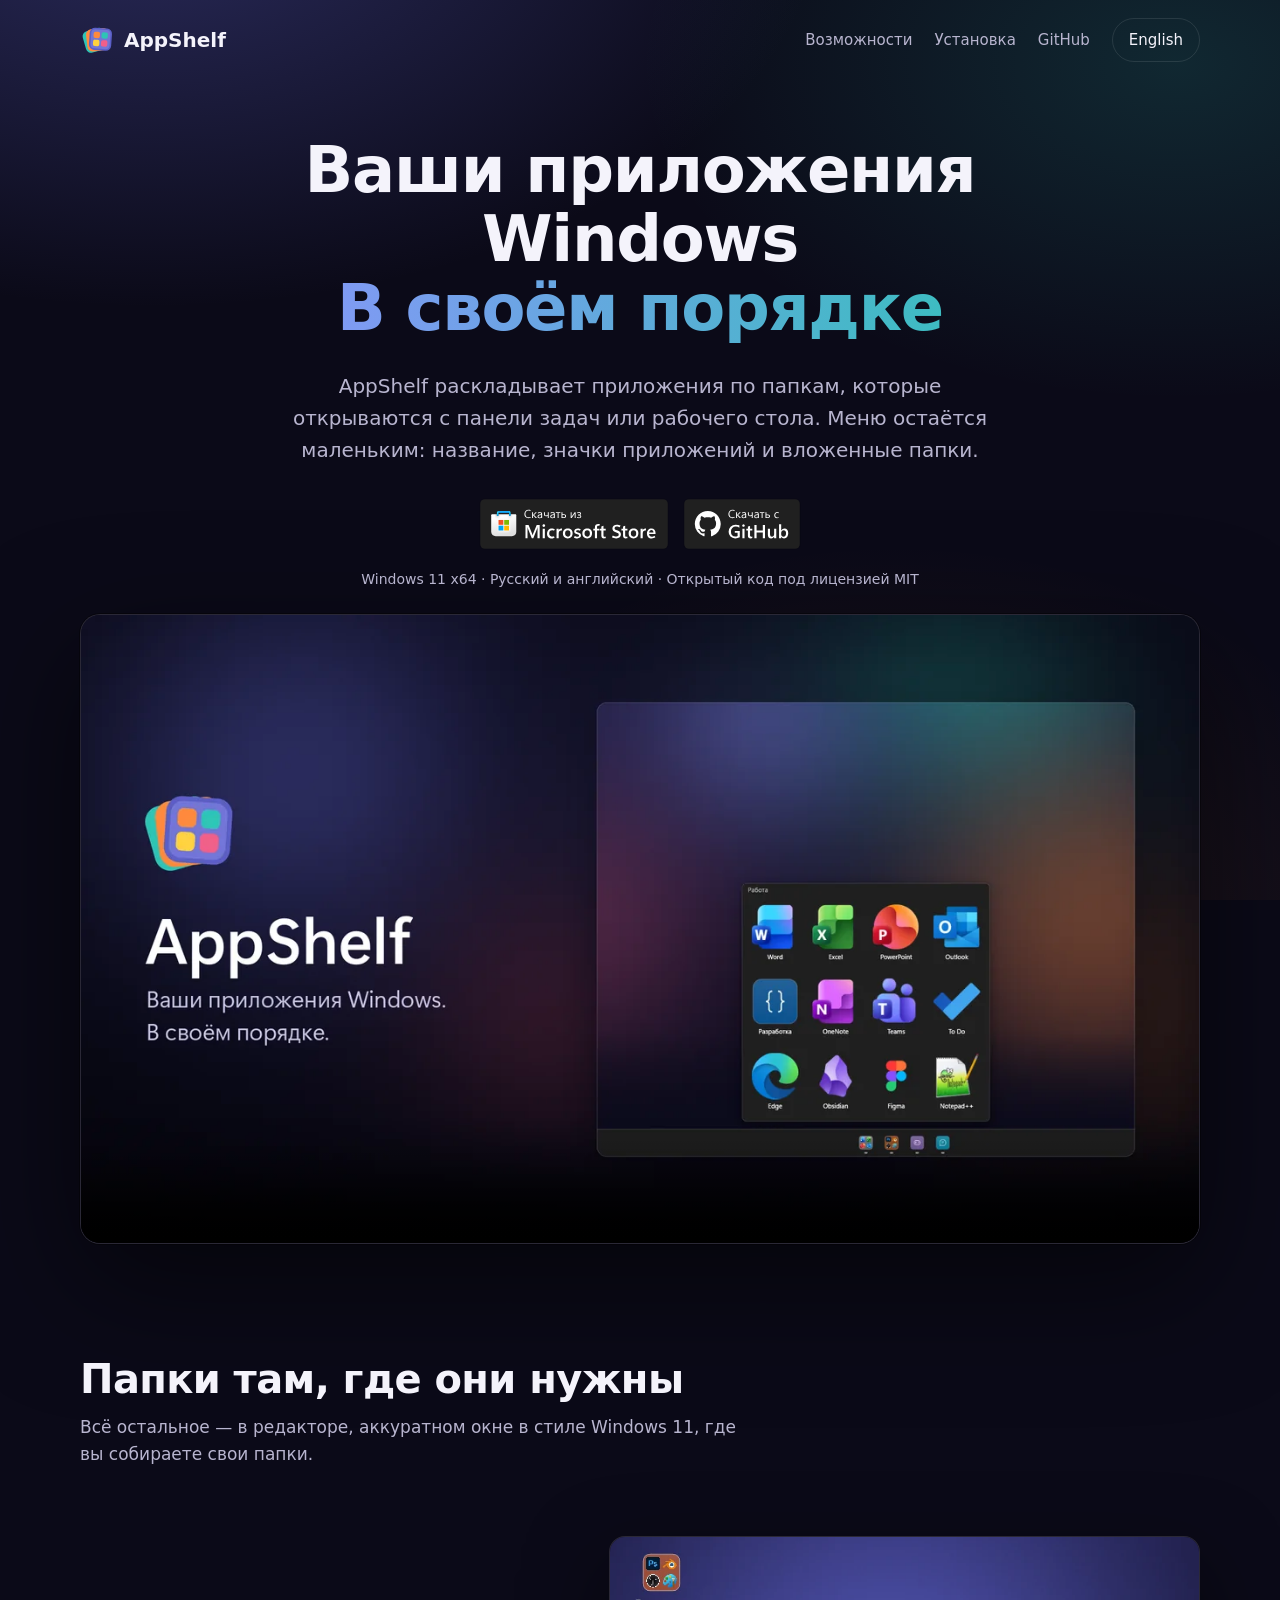
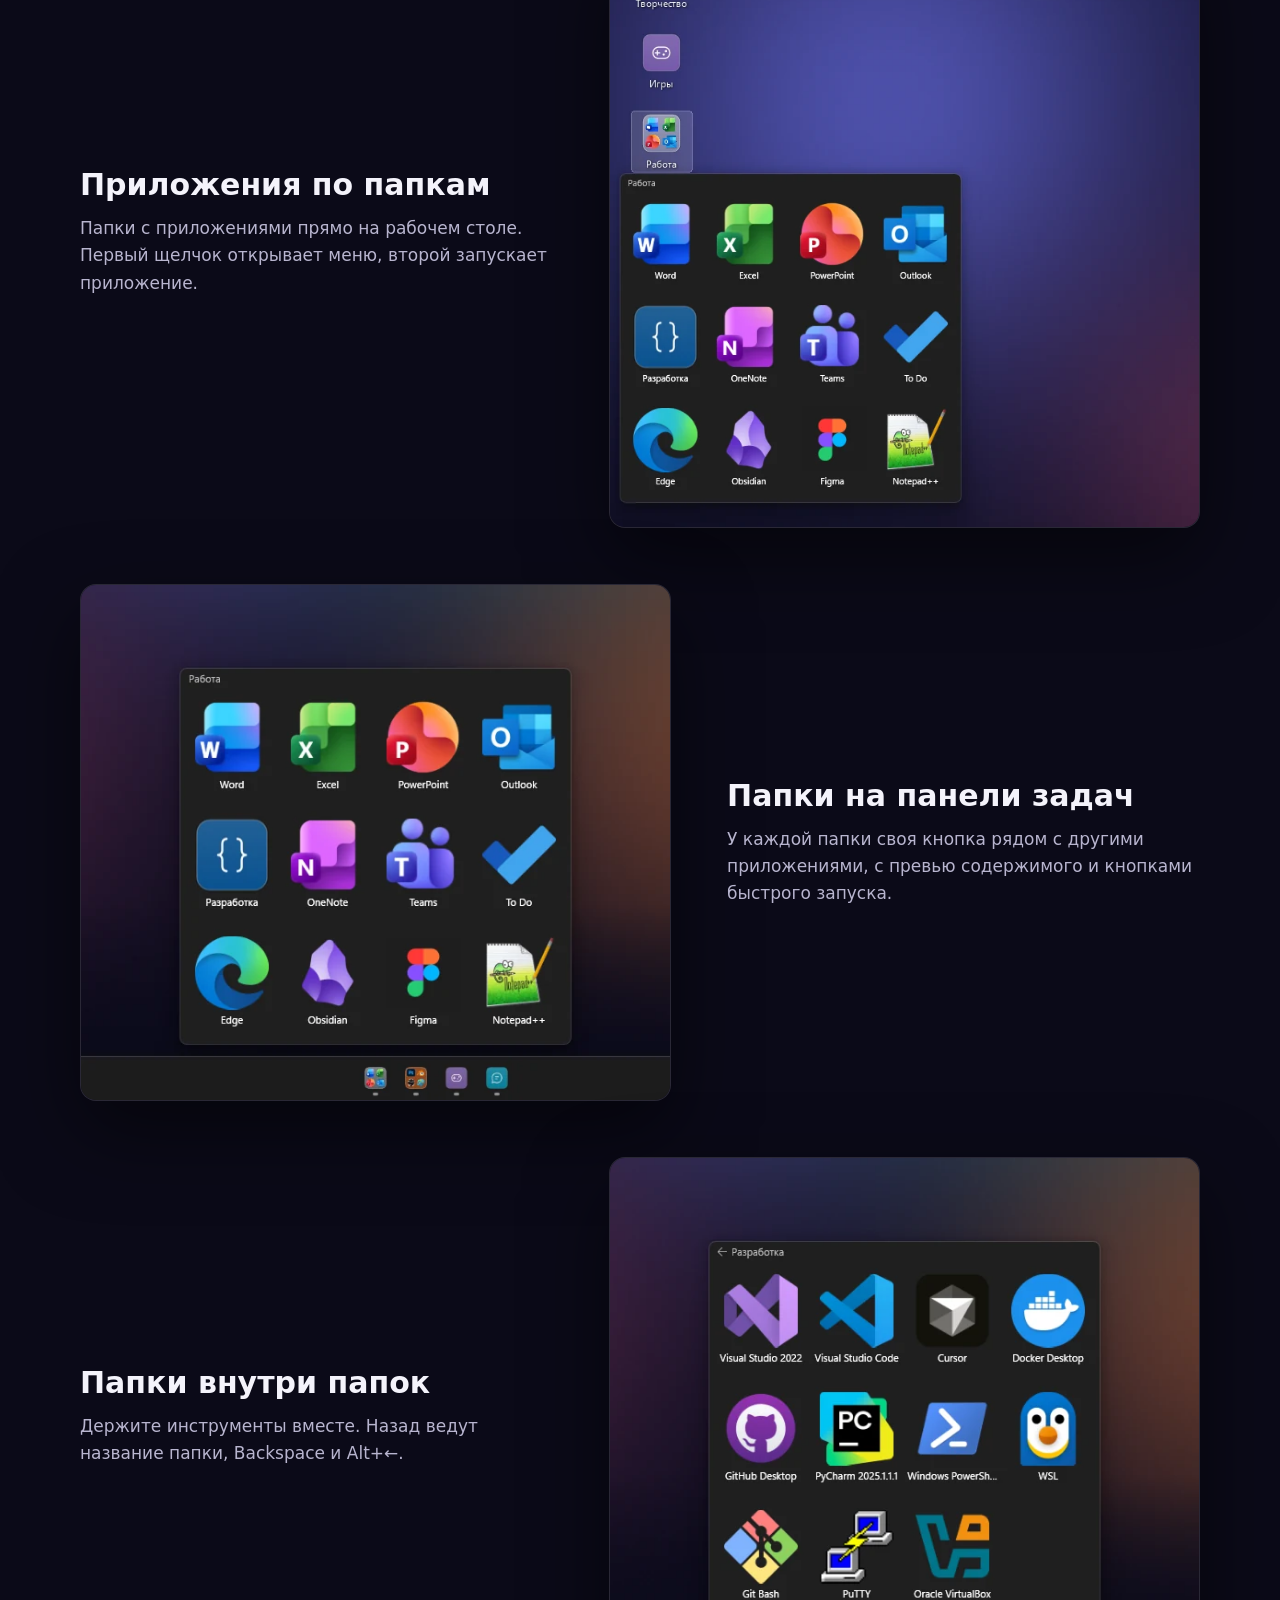
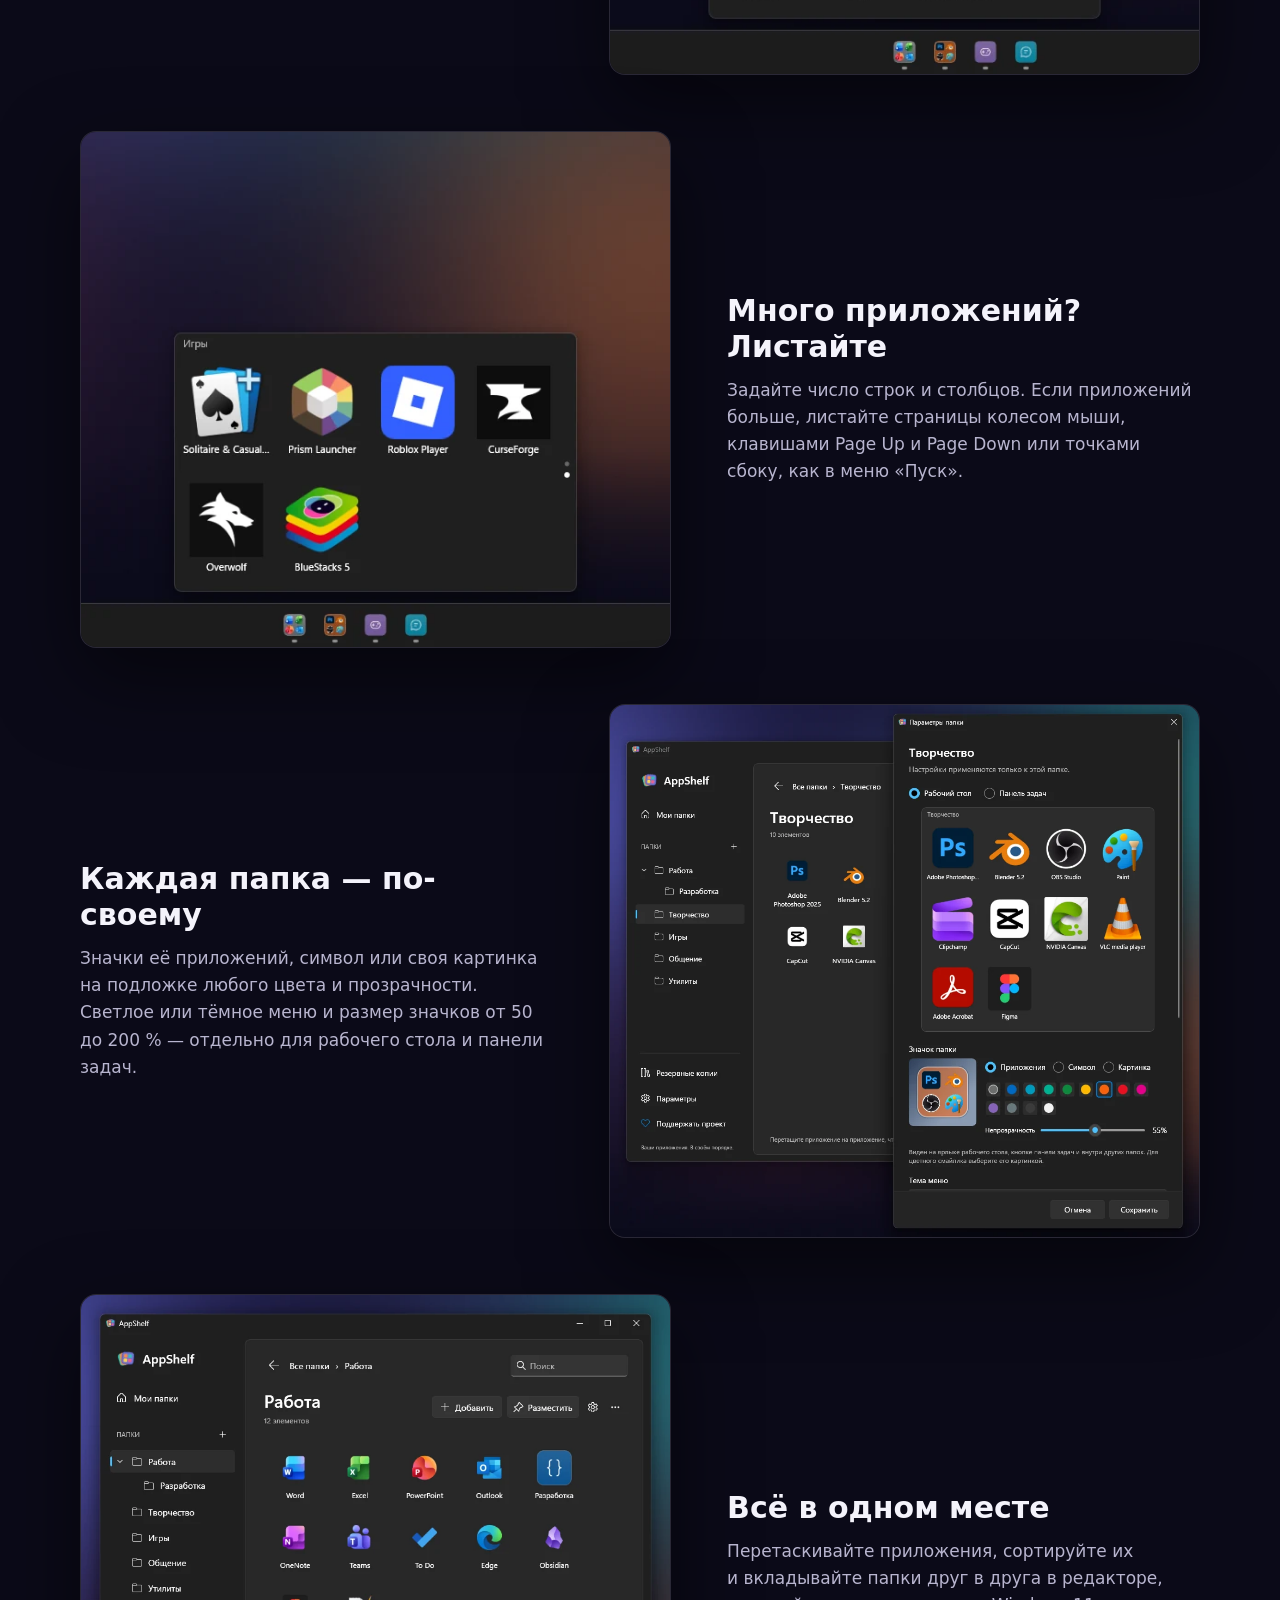
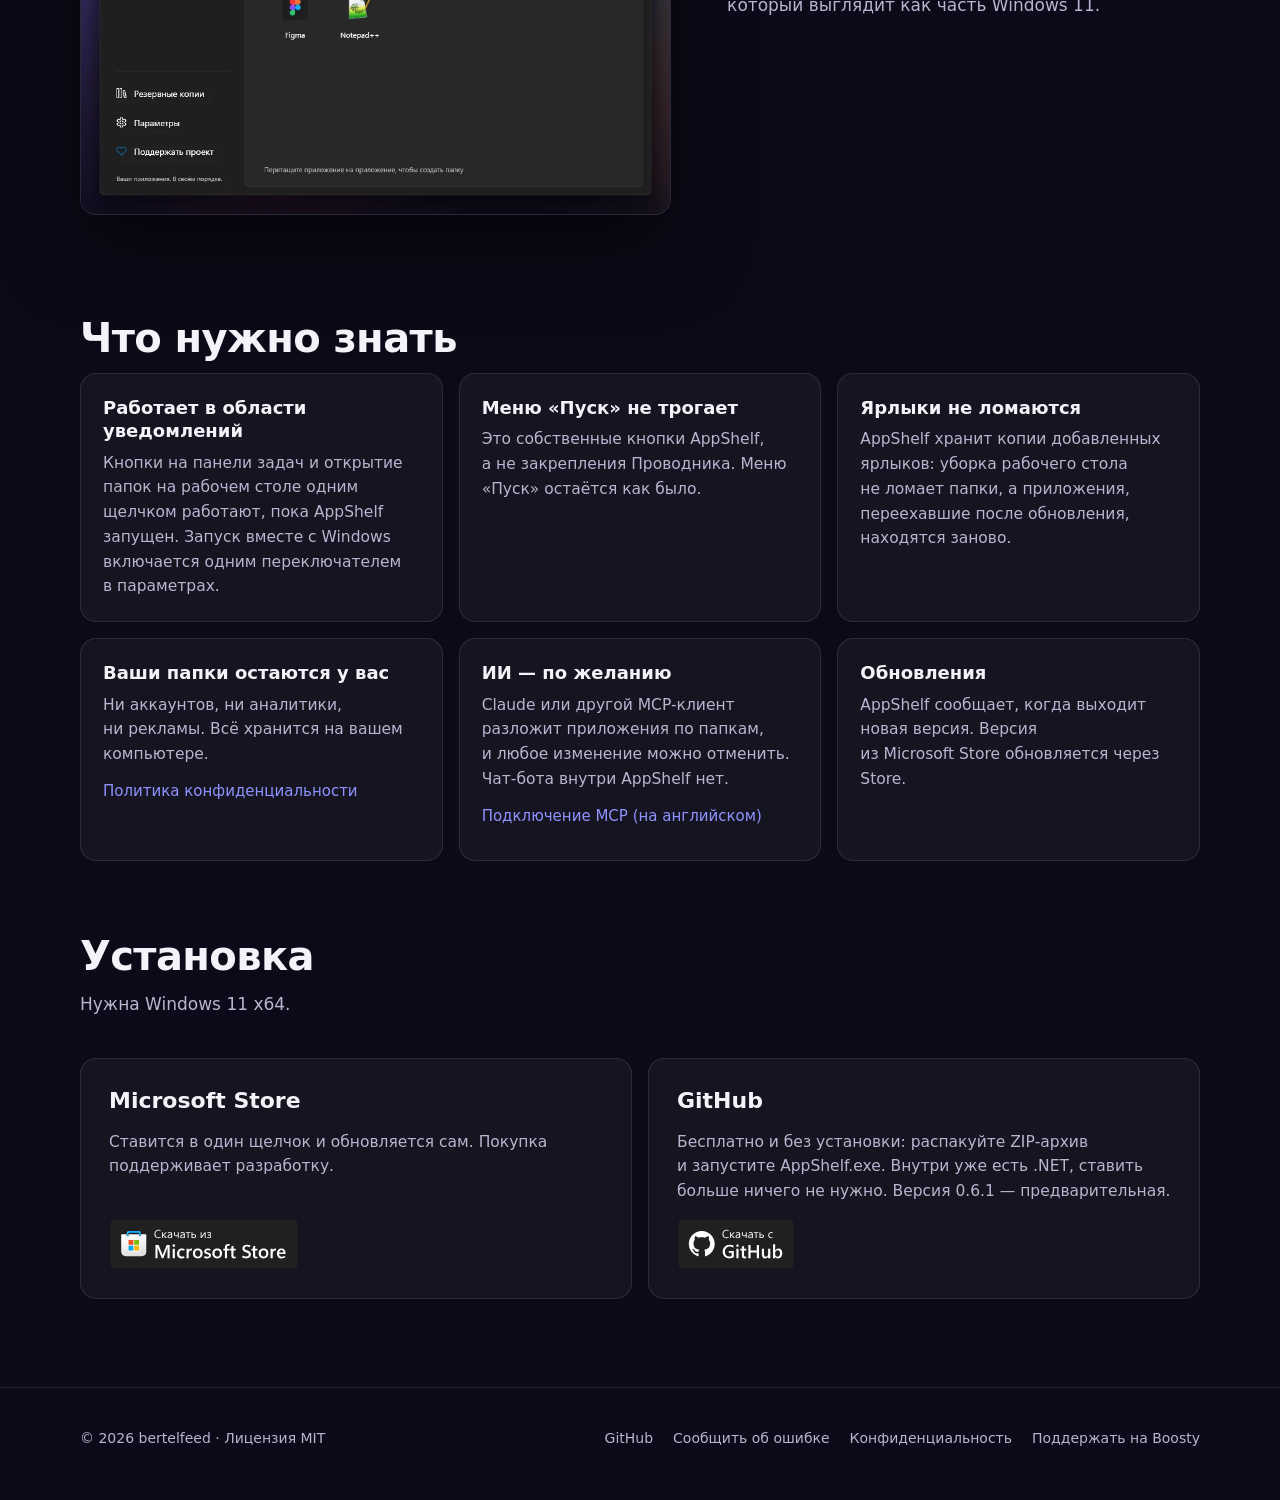
==== commit e702191b: "fix(site): boxed cards again, without the coloured squares The plain columns read as a wall of text;" ====
--- a/site/ru/index.html
+++ b/site/ru/index.html
@@ -102,30 +102,30 @@
 
     <section class="wrap">
       <h2>Что нужно знать</h2>
-      <div class="notes">
-        <div class="note">
+      <div class="cards">
+        <div class="card">
           <h3>Работает в&nbsp;области уведомлений</h3>
           <p>Кнопки на&nbsp;панели задач и&nbsp;открытие папок на&nbsp;рабочем столе одним щелчком работают, пока AppShelf запущен. Запуск вместе с&nbsp;Windows включается одним переключателем в&nbsp;параметрах.</p>
         </div>
-        <div class="note">
+        <div class="card">
           <h3>Меню «Пуск» не&nbsp;трогает</h3>
           <p>Это собственные кнопки AppShelf, а&nbsp;не&nbsp;закрепления Проводника. Меню «Пуск» остаётся как было.</p>
         </div>
-        <div class="note">
+        <div class="card">
           <h3>Ярлыки не&nbsp;ломаются</h3>
           <p>AppShelf хранит копии добавленных ярлыков: уборка рабочего стола не&nbsp;ломает папки, а&nbsp;приложения, переехавшие после обновления, находятся заново.</p>
         </div>
-        <div class="note">
+        <div class="card">
           <h3>Ваши папки остаются у&nbsp;вас</h3>
           <p>Ни&nbsp;аккаунтов, ни&nbsp;аналитики, ни&nbsp;рекламы. Всё хранится на&nbsp;вашем компьютере.</p>
           <a class="more" href="https://github.com/bertelfeed/AppShelf/blob/main/PRIVACY.md#политика-конфиденциальности-appshelf">Политика конфиденциальности</a>
         </div>
-        <div class="note">
+        <div class="card">
           <h3>ИИ&nbsp;— по&nbsp;желанию</h3>
           <p>Claude или другой MCP-клиент разложит приложения по&nbsp;папкам, и&nbsp;любое изменение можно отменить. Чат-бота внутри AppShelf нет.</p>
           <a class="more" href="https://github.com/bertelfeed/AppShelf/blob/main/MCP.md">Подключение MCP (на&nbsp;английском)</a>
         </div>
-        <div class="note">
+        <div class="card">
           <h3>Обновления</h3>
           <p>AppShelf сообщает, когда выходит новая версия. Версия из&nbsp;Microsoft&nbsp;Store обновляется через Store.</p>
         </div>
@@ -136,14 +136,14 @@
       <h2>Установка</h2>
       <p class="intro">Нужна Windows&nbsp;11 x64.</p>
       <div class="get">
-        <div class="note">
+        <div class="card">
           <h3>Microsoft Store</h3>
           <p>Ставится в&nbsp;один щелчок и&nbsp;обновляется сам. Покупка поддерживает разработку.</p>
           <div class="actions">
             <a class="badge" href="https://apps.microsoft.com/detail/9PBGTGLG9RD8"><img src="../assets/store-ru.svg" alt="Скачать из Microsoft Store" width="190" height="52" loading="lazy"></a>
           </div>
         </div>
-        <div class="note">
+        <div class="card">
           <h3>GitHub</h3>
           <p>Бесплатно и&nbsp;без установки: распакуйте ZIP&#8209;архив и&nbsp;запустите AppShelf.exe. Внутри уже есть .NET, ставить больше ничего не&nbsp;нужно. Версия 0.6.1&nbsp;— предварительная.</p>
           <div class="actions">
--- a/site/assets/site.css
+++ b/site/assets/site.css
@@ -2,6 +2,7 @@
 :root {
   color-scheme: dark;
   --bg: #0b0a18;
+  --surface: rgba(255, 255, 255, 0.045);
   --line: rgba(255, 255, 255, 0.1);
   --text: #f4f3fb;
   --muted: #b8b5cf;
@@ -86,21 +87,19 @@
   .feature:nth-child(even) .copy { order: 0; }
 }
 
-/* Notes and ways to get the app: plain columns under a hairline, no boxes. */
-.notes { display: grid; grid-template-columns: repeat(3, 1fr); gap: 36px 40px; }
-@media (max-width: 900px) { .notes { grid-template-columns: repeat(2, 1fr); } }
-@media (max-width: 600px) { .notes { grid-template-columns: 1fr; gap: 28px; } }
-.note { border-top: 1px solid var(--line); padding-top: 18px; }
-.note h3 { font: 600 18px/1.3 var(--display); margin: 0 0 8px; }
-.note p { color: var(--muted); font-size: 15.5px; margin: 0; }
-.note .more { display: inline-flex; align-items: center; min-height: 44px; margin-top: 2px; font-size: 15px; }
+.cards { display: grid; grid-template-columns: repeat(3, 1fr); gap: 16px; }
+@media (max-width: 900px) { .cards { grid-template-columns: repeat(2, 1fr); } }
+@media (max-width: 600px) { .cards { grid-template-columns: 1fr; } }
+.card { background: var(--surface); border: 1px solid var(--line); border-radius: var(--radius); padding: 22px; }
+.card h3 { font: 600 18px/1.3 var(--display); margin: 0 0 8px; }
+.card p { color: var(--muted); font-size: 15.5px; margin: 0; }
+.card .more { display: inline-flex; align-items: center; min-height: 44px; margin-top: 2px; font-size: 15px; }
 
-.get { display: grid; grid-template-columns: repeat(2, 1fr); gap: 36px 40px; }
+.get { display: grid; grid-template-columns: repeat(2, 1fr); gap: 16px; }
 @media (max-width: 760px) { .get { grid-template-columns: 1fr; } }
-.get .note { display: flex; flex-direction: column; gap: 12px; padding-top: 22px; }
-.get .note h3 { font-size: 22px; margin: 0; }
-.get .note p { margin-bottom: 6px; }
-.get .note .actions { justify-content: flex-start; margin-top: auto; }
+.get .card { padding: 28px; display: flex; flex-direction: column; gap: 14px; }
+.get .card h3 { font-size: 22px; margin: 0; }
+.get .card .actions { justify-content: flex-start; margin-top: auto; }
 
 footer { margin-top: 88px; padding: 28px 0 40px; border-top: 1px solid var(--line); color: var(--muted); font-size: 14px; }
 footer .wrap { display: flex; flex-wrap: wrap; align-items: center; justify-content: space-between; gap: 4px 24px; }
